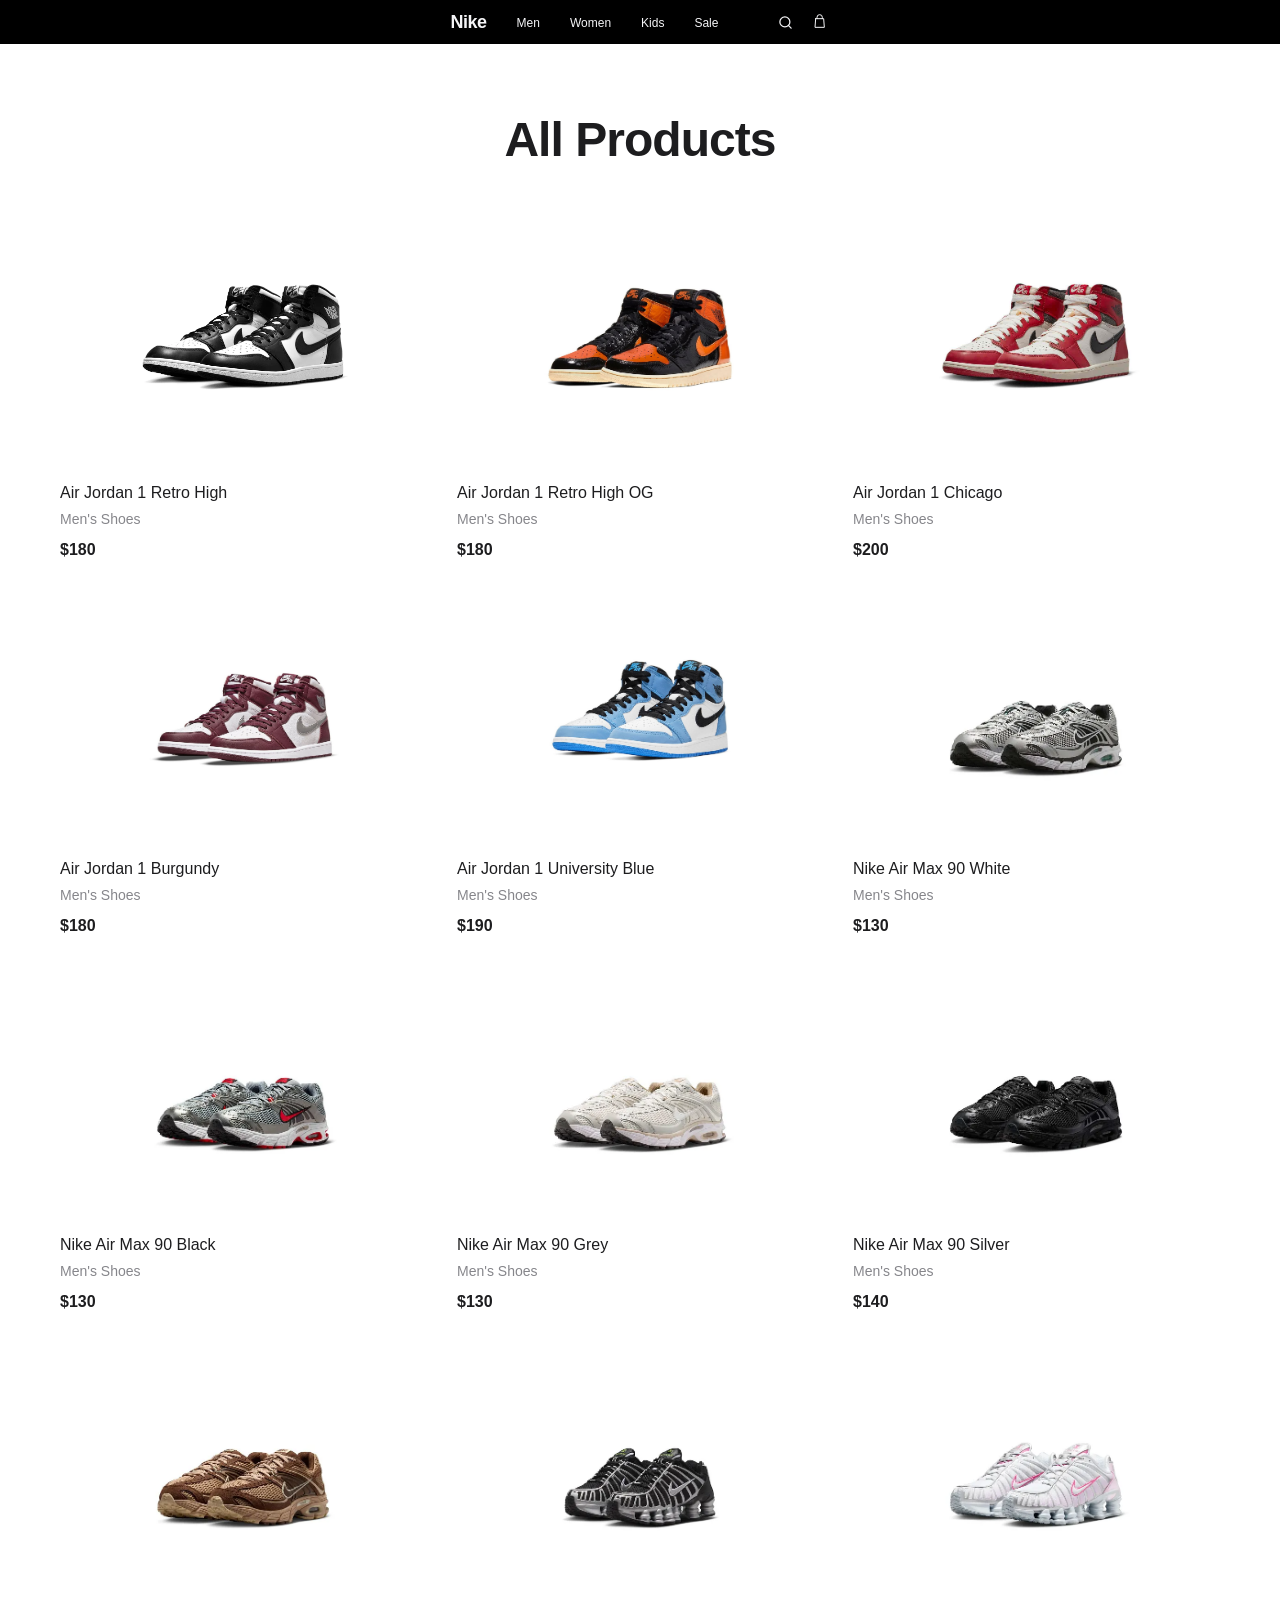
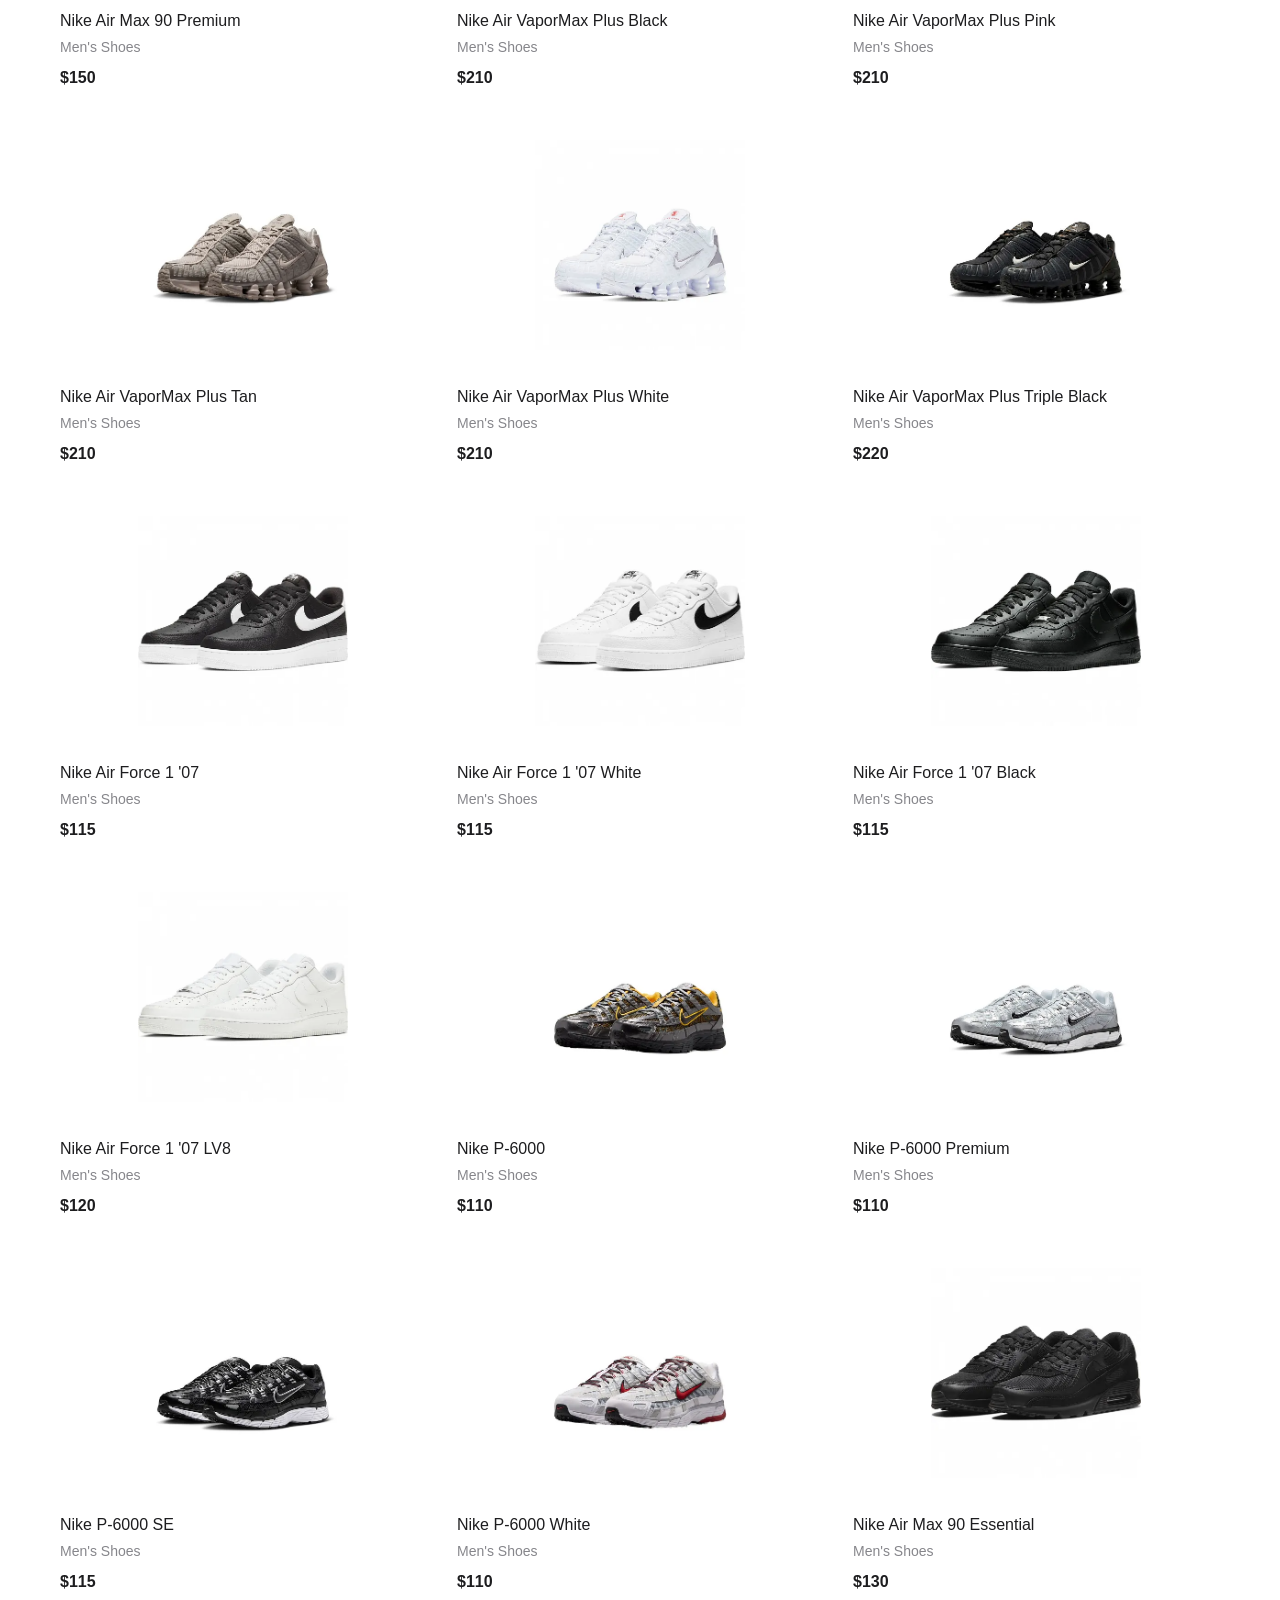
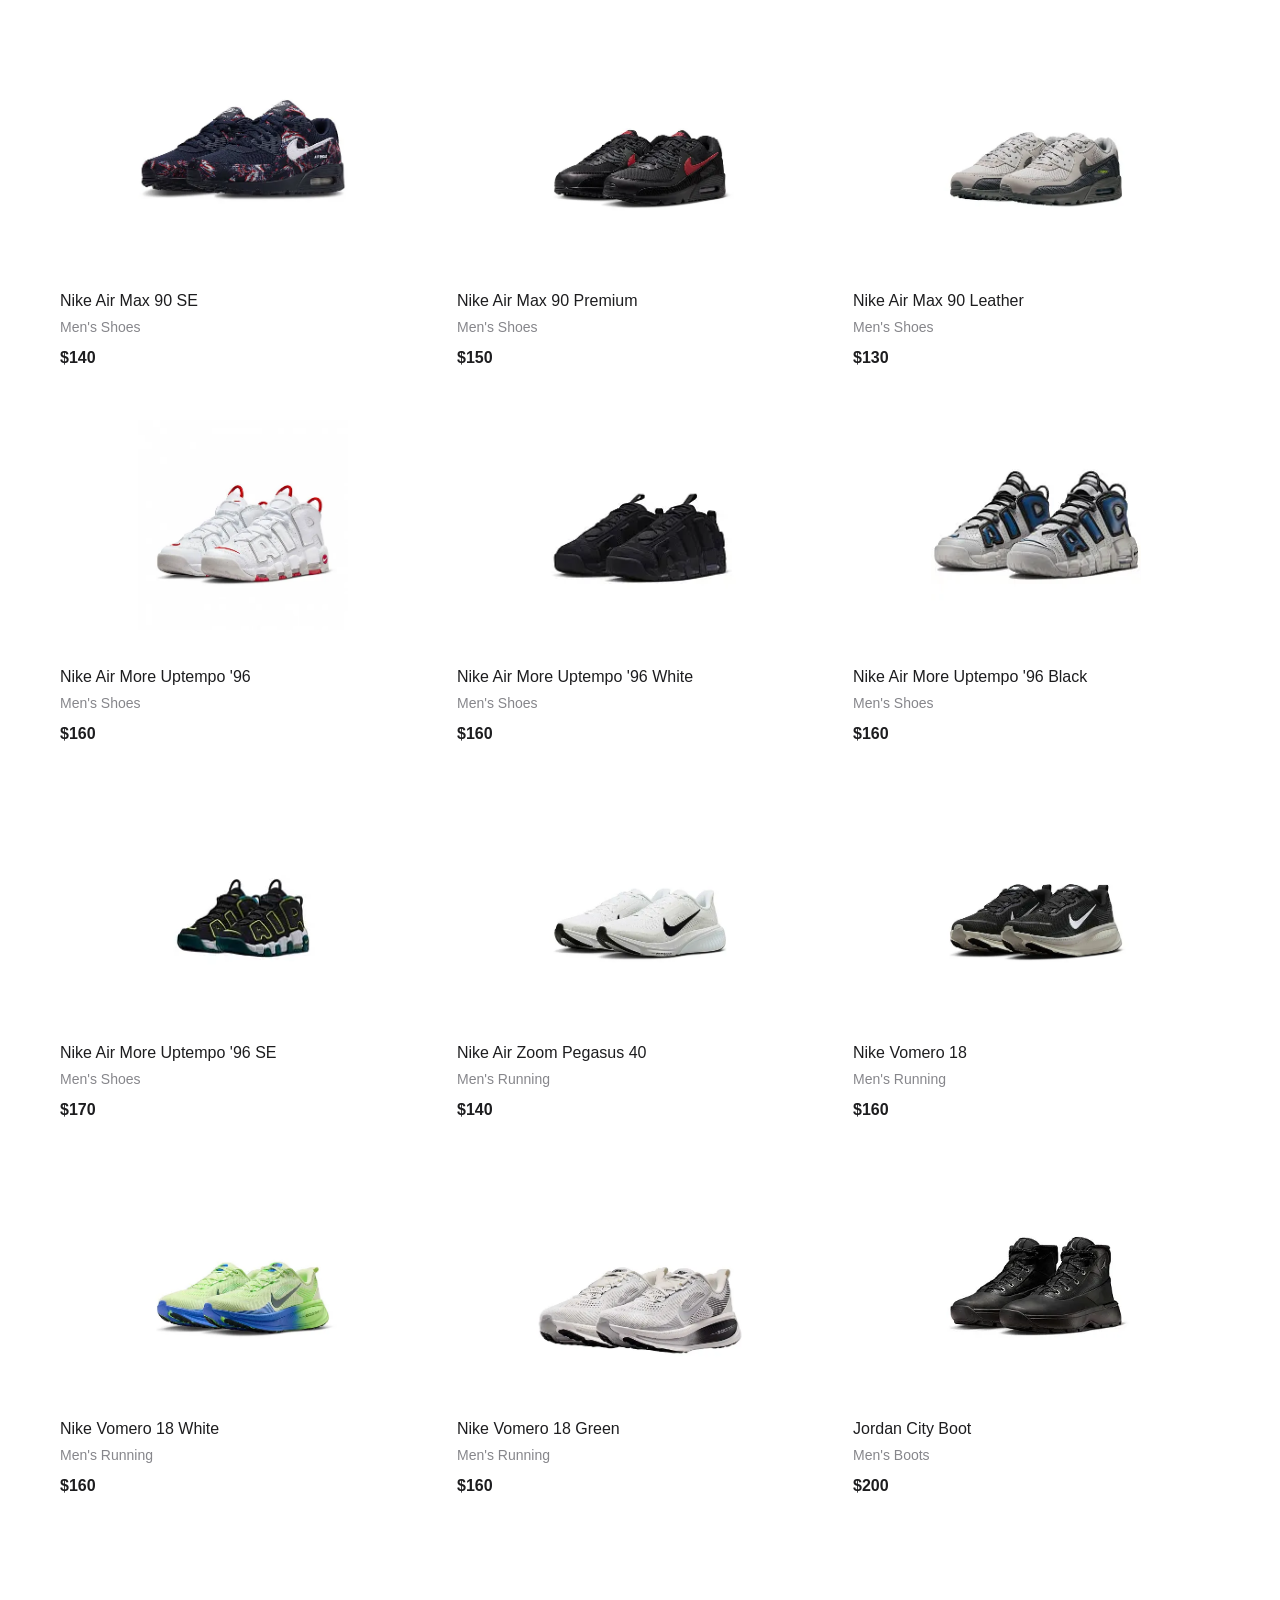
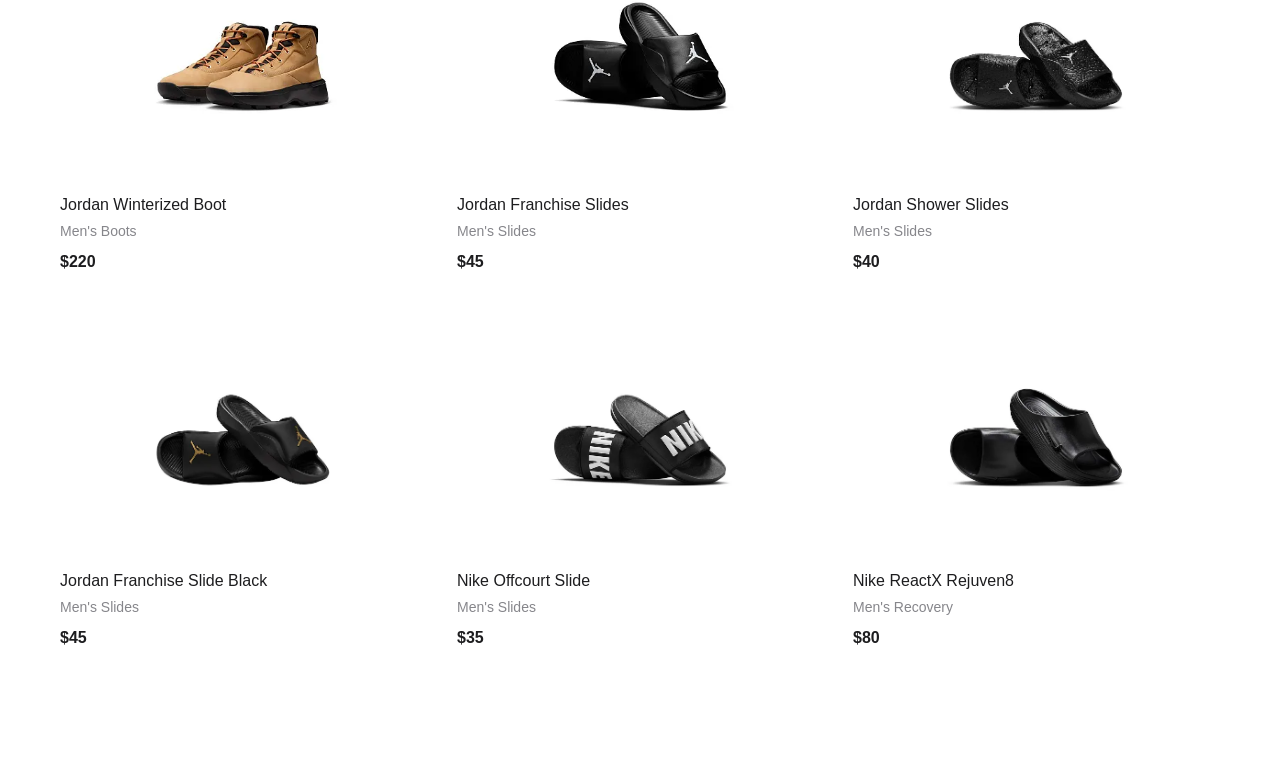
==== shop.html @ d354777a "Добавление каталога" ====
<!DOCTYPE html>
<html lang="ru">
<head>
    <meta charset="UTF-8">
    <meta name="viewport" content="width=device-width, initial-scale=1.0">
    <title>Shop - Nike</title>
    <link rel="stylesheet" href="css/style.css">
</head>
<body>

<!-- Навигация -->
    <header class="global-nav">
        <nav class="nav-content">
            <ul class="nav-links">
                <li><a href="index.html" class="nav-logo">Nike</a></li>
                
                <!-- Пункт с выпадающим меню -->
                <li class="nav-item-dropdown">
                    <a href="#">Men</a>
                    
                    <!-- Само мега-меню -->
                    <div class="mega-menu">
                        <div class="mega-menu-content">
                            
                            <!-- Колонка 1: Обувь -->
                            <div class="mega-column">
                                <h4>Footwear</h4>
                                <a href="#">Sneakers</a>
                                <a href="#">Boots</a>
                                <a href="#">Slippers</a>
                            </div>
                            
                            <!-- Колонка 2: Одежда -->
                            <div class="mega-column">
                                <h4>Apparel</h4>
                                <a href="#">T-Shirts</a>
                                <a href="#">Hoodies</a>
                                <a href="#">Jackets</a>
                                <a href="#">Shorts</a>
                                <a href="#">Pants</a>
                                <a href="#">Shirts</a>
                            </div>
                            
                            <!-- Колонка 3: Аксессуары -->
                            <div class="mega-column">
                                <h4>Accessories</h4>
                                <a href="#">Hats & Caps</a>
                                <a href="#">Bags</a>
                                <a href="#">Backpacks</a>
                                <a href="#">Socks</a>
                                <a href="#">Balls</a>
                                <a href="#">Water Bottles</a>
                                <a href="#">Training Gloves</a>
                            </div>

                        </div>
                    </div>
                </li>
                                <li class="nav-item-dropdown">
                    <a href="#">Women</a>
                    <!-- Меню (можешь поменять ссылки внутри) -->
                    <div class="mega-menu">
                        <div class="mega-menu-content">
                            <div class="mega-column">
                                <h4>Featured</h4>
                                <a href="#">New Releases</a>
                                <a href="#">Best Sellers</a>
                            </div>
                            <div class="mega-column">
                                <h4>Shoes</h4>
                                <a href="#">Air Max</a>
                                <a href="#">Air Jordan</a>
                            </div>
                            <div class="mega-column">
                                <h4>Clothing</h4>
                                <a href="#">Tops</a>
                                <a href="#">Leggings</a>
                            </div>
                        </div>
                    </div>
                </li>
                <li><a href="#">Kids</a></li>
                <li><a href="#">Sale</a></li>
            </ul>
            <div class="nav-actions">
                <a href="#" class="nav-icon" aria-label="Search">
                    <svg width="15" height="15" viewBox="0 0 24 24" fill="none" stroke="currentColor" stroke-width="2" stroke-linecap="round" stroke-linejoin="round"><circle cx="11" cy="11" r="8"></circle><line x1="21" y1="21" x2="16.65" y2="16.65"></line></svg>
                </a>
                <a href="#" class="nav-icon" aria-label="Cart">
                    <svg width="16" height="16" viewBox="0 0 24 24" fill="none" stroke="currentColor" stroke-width="1.5" stroke-linecap="round" stroke-linejoin="round"><path d="M6 7V5a4 4 0 0 1 8 0v2"></path><path d="M4 7h12l1 13H3L4 7z"></path></svg>
                </a>
            </div>
        </nav>
    </header>

    <!-- Основной контент страницы магазина -->
    <main>
        <!-- Блок категорий -->
        <section class="category-section">
            <h1 class="shop-title">All Products</h1>
            
            <!-- Сетка товаров (сюда JS будет вставлять карточки) -->
            <div class="product-grid" id="product-grid">
                <!-- Карточки сгенерируются скриптом -->
            </div>
        </section>
    </main>

    <script src="js/script.js" defer></script>
</body>
</html>
---- css/style.css ----
/* --- Сброс базовых стилей (чтобы браузеры не добавляли свои отступы) --- */
* {
    margin: 0;
    padding: 0;
    box-sizing: border-box;
}

/* --- Глобальные переменные (цвета и шрифты в одном месте) --- */
:root {
    --bg-light: #ffffff;
    --bg-dark: #000000;
    --text-main: #1d1d1f;
    --text-muted: #86868b;
    --accent-blue: #000000;
    --accent-blue-hover: #333333;
    --font-base: -apple-system, BlinkMacSystemFont, "Segoe UI", Roboto, Helvetica, Arial, sans-serif;
}

/* --- Базовые настройки страницы (шрифт, фон, сглаживание) --- */
body {
    font-family: var(--font-base);
    background-color: var(--bg-light);
    color: var(--text-main);
    -webkit-font-smoothing: antialiased; 
    -moz-osx-font-smoothing: grayscale;
    line-height: 1.5;
    min-height: 100vh;
    overflow-x: hidden;
}

/* --- Убираем стандартное подчеркивание у ссылок --- */
a {
    text-decoration: none;
    color: inherit;
}

/* --- Навигация: черная полоса, прилипающая к верху --- */
.global-nav {
    background-color: var(--bg-dark);
    height: 44px;
    position: sticky;
    top: 0;
    z-index: 100;
}

/* --- Контейнер внутри навигации (выравнивает элементы по краям) --- */
.nav-content {
    max-width: 1024px;
    margin: 0 auto;
    height: 100%;
    display: flex;
    justify-content: center;
    align-items: center;
    gap: 60px;
    padding: 0 20px;
}

/* --- Список ссылок в навигации (в ряд, с отступами) --- */
.nav-links {
    display: flex;
    list-style: none;
    gap: 30px;
    align-items: center;
}

/* --- Стили ссылок в навигации (цвет, размер) --- */
.nav-links a {
    color: #f5f5f7;
    font-size: 12px;
    transition: color 0.3s ease;
}

/* --- Эффект при наведении на ссылки (становятся белыми) --- */
.nav-links a:hover {
    color: #ffffff;
}

/* --- Логотип Nike (делаем его крупнее и жирнее) --- */
.nav-links .nav-logo {
    font-size: 18px;
    font-weight: 700;
    letter-spacing: -0.5px;
}

/* --- Блок с иконками поиска и корзины справа --- */
.nav-actions {
    display: flex;
    gap: 20px;
}

/* --- Стили для иконок в навигации --- */
.nav-icon {
    color: #f5f5f7; /* Светло-серый цвет */
    display: flex;
    align-items: center;
    justify-content: center;
    transition: color 0.3s ease;
}

/* Эффект при наведении на иконки */
.nav-icon:hover {
    color: #ffffff; /* Становятся белыми */
}

/* Убедимся, что внутри SVG не мешает лишний фон */
.nav-icon svg {
    display: block;
}

/* --- Главный экран (Hero): Разделенный на две части (Слева текст, справа фото) --- */
.hero {
    display: flex;
    flex-direction: row;
    justify-content: space-between;
    align-items: center;
    text-align: left;
    
    max-width: 1200px;
    margin: 0 auto;
    padding: 30px 20px;
    background-color: transparent;
    gap: 40px;
    min-height: 600px;
}

.first-product {
    padding-top: 30px;
    padding-bottom: 0px;
}

/* Сдвигает текст второй модели вниз */
.hero-text-down {
    margin-top: 150px; 
}

/* --- Текстовая часть (слева) --- */
.hero-text {
    flex: 1;
    max-width: 500px;
    margin-bottom: 0px;
}

.hero-title {
    font-size: 64px;
    font-weight: 600;
    letter-spacing: -0.02em;
    margin-bottom: 8px;
    color: var(--text-main);
}

.hero-subtitle {
    font-size: 28px;
    font-weight: 400;
    color: var(--text-muted);
    margin-bottom: 30px;
}

/* --- Кнопки --- */
.hero-buttons {
    display: flex;
    gap: 16px;
}

.hero-buttons a {
    display: inline-block;
    padding: 12px 24px;
    border-radius: 980px;
    font-size: 17px;
    transition: all 0.3s ease;
}

.hero-buttons a:hover {
    transform: scale(1.05); 
}

.btn-primary {
    background-color: var(--accent-blue);
    color: #ffffff;
}

.btn-primary:hover {
    background-color: var(--accent-blue-hover);
}

.btn-outline {
    background-color: transparent;
    color: var(--accent-blue);
    border: 1px solid var(--accent-blue);
}

.btn-outline:hover {
    background-color: var(--accent-blue);
    color: #ffffff;
}

/* --- Контейнер для картинки (справа) --- */
.hero-image-wrapper {
    flex: 1;
    display: flex;
    justify-content: flex-end;
}

/* Контейнер слайдера */
.image-slider {
    position: relative;
    width: 100%;
    max-width: 600px;
    height: 500px;
}

/* Общие стили для всех картинок в слайдере */
.slide, .slide2, .slide3 {
    position: absolute;
    top: 0;
    left: 0;
    width: 100%;
    height: 100%;
    object-fit: contain;
    
    /* По умолчанию все картинки прозрачные и чуть уменьшены */
    opacity: 0;
    transform: scale(0.95);
    transition: opacity 1s ease-in-out, transform 1s ease-in-out;
}

/* Класс, который делает картинку видимой */
.slide.active, .slide2.active, .slide3.active {
    opacity: 1;
    transform: scale(1);
}

.hero-image-wrapper img {
    width: 100%;
    max-width: 600px;
    height: auto;
    display: block;
    margin: 0;
}

/* --- Анимация плавного появления (используется в JS) --- */

/* Начальное состояние: элемент прозрачный и сдвинут вниз на 30px */
.reveal {
    opacity: 0;
    transform: translateY(50px) scale(0.95);
    transition: opacity 2s ease-out, transform 2s cubic-bezier(0.25, 1, 0.5, 1);
}

/* Конечное состояние (когда JS добавил класс): элемент виден и на месте */
.reveal.active {
    opacity: 1;
    transform: translateY(0) scale(1);
}

/* --- Bento-сетка (одна картинка + текст поверх) --- */
.bento-grid {
    position: relative;
    width: 100%;
    max-width: 1440px;
    margin: 0 auto;
    padding: 12px;
    overflow: hidden;
}

/* Настройка самой картинки-фона */
.bento-bg-image {
    width: 100%;
    height: auto;
    display: block;
    border-radius: 16px;
}

/* Контейнер для текста (накладывается поверх картинки) */
.bento-overlay {
    position: absolute;
    top: 0;
    left: 0;
    width: 100%;
    height: 100%;
    display: flex;
    justify-content: center;
    align-items: flex-end; 
    padding-bottom: 60px;
}

/* Стили для блока с текстом */
.bento-text-block {
    text-align: center;
    color: #ffffff;
    text-shadow: 0 2px 10px rgba(0, 0, 0, 0.5);
    width: 100%; 
}

.bento-text-block h2 {
    font-size: 40px;
    font-weight: 600;
    letter-spacing: -0.02em;
    margin-bottom: 8px;
}

.bento-text-block p {
    font-size: 18px;
    margin-bottom: 24px;
    color: #f5f5f7;
}

/* --- Красивая кнопка внутри баннера --- */
.bento-text-block .btn-primary {
    background-color: var(--accent-blue);
    color: #ffffff;
    padding: 12px 24px;
    border-radius: 980px;
    font-size: 17px;
    display: inline-block;
    transition: background 0.3s ease;
    text-decoration: none; 
}

.bento-text-block .btn-primary:hover {
    background-color: var(--accent-blue-hover);
}

/* --- Индикатор прокрутки (Discover the Icons) --- */
.scroll-prompt {
    display: flex;
    flex-direction: column;
    align-items: center;
    justify-content: center;
    padding: 200px 20px 20px 20px;
    background-color: transparent;
}

.scroll-prompt h3 {
    font-size: 20px;
    font-weight: 500;
    letter-spacing: -0.01em;
    color: var(--text-muted);
    margin-bottom: 12px;
}

.arrow-down {
    color: var(--text-muted);
    /* Анимация прыгающей стрелки */
    animation: bounce 2s infinite;
}

/* Ключевые кадры для прыжка */
@keyframes bounce {
    0%, 20%, 50%, 80%, 100% {
        transform: translateY(0);
    }
    40% {
        transform: translateY(-10px);
    }
    60% {
        transform: translateY(-5px);
    }
}

/* --- Заголовки разделов (Sneakers / Apparel) --- */
.section-title {
    max-width: 1200px;
    margin: 0 auto;
    padding: 0 20px;
    text-align: left;
    margin-bottom: 20px;
}

.section-title h2 {
    font-size: 48px;
    font-weight: 600;
    letter-spacing: -0.02em;
    color: var(--text-main);
    margin-bottom: 8px;
}

.section-title p {
    font-size: 20px;
    color: var(--text-muted);
}

/* --- Блок категорий --- */
.category-section {
    background-color: #ffffff;
    padding: 60px 20px;
}

.category-container {
    max-width: 1024px; /* Ограничиваем ширину, как у навигации */
    margin: 0 auto;
    display: flex;
    justify-content: space-between; /* Распределяем 3 карточки по ширине */
    gap: 20px; /* Расстояние между карточками */
}

.category-card {
    flex: 1; /* Карточки занимают одинаковое место */
    display: flex;
    flex-direction: column;
    align-items: center;
    text-align: center;
    text-decoration: none;
    color: var(--text-main);
    transition: transform 0.3s ease;
}

.category-card:hover {
    transform: translateY(-5px); /* Карточка чуть подпрыгивает при наведении */
}

/* Контейнер для картинки */
.category-image-wrapper {
    width: 100%;
    height: 200px; /* Фиксированная высота для всех картинок */
    background-color: #ffffff; /* Светло-серый фон (как у Apple) */
    border-radius: 18px; /* Скругленные углы */
    display: flex;
    justify-content: center;
    align-items: center;
    overflow: hidden;
    margin-bottom: 15px;
    transition: background-color 0.3s ease;
}

/* Сама картинка внутри */
.category-image-wrapper img {
    width: 80%; /* Картинка не на весь блок, чтобы было видно фон */
    height: 80%;
    object-fit: contain; /* Картинка не обрезается */
    transition: transform 0.4s ease;
}

/* При наведении на карточку картинка внутри чуть увеличивается */
.category-card:hover .category-image-wrapper img {
    transform: scale(1.1);
}

/* Текст категории */
.category-card h3 {
    font-size: 18px;
    font-weight: 500;
    letter-spacing: -0.01em;
}

/* --- Заголовок страницы магазина --- */
.shop-title {
    text-align: center;
    font-size: 48px;
    font-weight: 600;
    letter-spacing: -0.02em;
    margin-bottom: 40px;
    color: var(--text-main);
}

.nav-item-dropdown {
    position: static; /* Важно для полноэкранного меню */
}

/* Само окно меню */
.mega-menu {
    position: absolute;
    top: 44px; /* Высота нашей навигации */
    left: 0;
    width: 100%;
    background-color: #ffffff; /* Белый фон */
    box-shadow: 0 10px 20px rgba(0,0,0,0.1);
    
    /* Скрываем его по умолчанию */
    opacity: 0;
    visibility: hidden;
    transform: translateY(-10px);
    transition: all 0.3s ease;
    z-index: 99;
}

/* ПОКАЗЫВАЕМ меню при наведении на .nav-item-dropdown */
.nav-item-dropdown:hover .mega-menu {
    opacity: 1;
    visibility: visible;
    transform: translateY(0);
}

/* Внутренняя сетка меню (чтобы колонки стояли в ряд) */
.mega-menu-content {
    max-width: 1024px; /* Ограничиваем ширину контента */
    margin: 0 auto;
    padding: 40px 20px;
    display: flex;
    gap: 60px; /* Расстояние между колонками */
}

/* Стили колонок */
.mega-column {
    display: flex;
    flex-direction: column;
    gap: 12px;
}

.mega-column h4 {
    font-size: 14px;
    font-weight: 600;
    color: var(--text-main);
    margin-bottom: 8px;
}

.mega-column a {
    font-size: 14px;
    color: var(--text-muted);
    transition: color 0.2s ease;
}

.mega-column a:hover {
    color: var(--accent-blue); /* Синий цвет при наведении на ссылку */
}

/* --- Сетка товаров (Product Grid) --- */
.product-grid {
    display: grid;
    /* Автоматически создает колонки. На ПК будет 4 колонки, на телефоне — 1 или 2 */
    grid-template-columns: repeat(auto-fill, minmax(280px, 1fr));
    gap: 30px;
    max-width: 1200px;
    margin: 0 auto;
    padding: 0 20px 60px 20px;
}

/* Карточка товара */
.product-card {
    display: flex;
    flex-direction: column;
    text-decoration: none;
    color: var(--text-main);
    will-change: transform, opacity;
    
    /* Начальное состояние для анимации появления */
    opacity: 0;
    transform: translateY(40px) scale(0.98);
    
    /* Вот здесь задаем скорость появления (1.5 секунды) */
    transition: opacity 3s cubic-bezier(0.25, 1, 0.5, 1), 
                transform 3s cubic-bezier(0.25, 1, 0.5, 1);
}

/* Конечное состояние (когда JS добавляет класс active) */
.product-card.active {
    opacity: 1;
    transform: translateY(0) scale(1);
}

/* Эффект при наведении (оставляем как было) */
.product-card:hover {
    transform: translateY(-5px) scale(1.02); /* Чуть увеличивается при наведении */
    transition: transform 0.3s ease; /* При наведении работает быстрее */
}

/* Контейнер для картинки */
.product-image {
    width: 100%;
    height: 250px; /* Фиксированная высота */
    background-color: #ffffff; /* Светло-серый фон, как в каталоге Nike */
    border-radius: 12px;
    display: flex;
    justify-content: center;
    align-items: center;
    overflow: hidden;
    margin-bottom: 15px;
    padding: 20px; /* Отступы, чтобы кроссовок не прилипал к краям */
}

.product-image img {
    width: 100%;
    height: 100%;
    object-fit: contain; /* Картинка не обрезается */
    transition: transform 0.4s ease;
}

/* Увеличение картинки при наведении */
.product-card:hover .product-image img {
    transform: scale(1.08);
}

/* Текст под картинкой */
.product-title {
    font-size: 16px;
    font-weight: 500;
    margin-bottom: 4px;
}

.product-category {
    font-size: 14px;
    color: var(--text-muted);
    margin-bottom: 8px;
}

.product-price {
    font-size: 16px;
    font-weight: 600;
}

/* --- Адаптивность для мобильных --- */
@media (max-width: 768px) {
    .bento-text-block h2 { font-size: 28px; }
    .bento-text-block p { font-size: 16px; }
    
    .hero {
        flex-direction: column;
        text-align: center;
        padding: 40px 20px;
    }
    
    .hero-text {
        max-width: 100%;
        margin-bottom: 40px;
    }

    .hero-buttons {
        justify-content: center;
    }

    .hero-title {
        font-size: 48px;
    }
    
    .hero-image-wrapper {
        justify-content: center;
        margin-top: 0;
    }
}
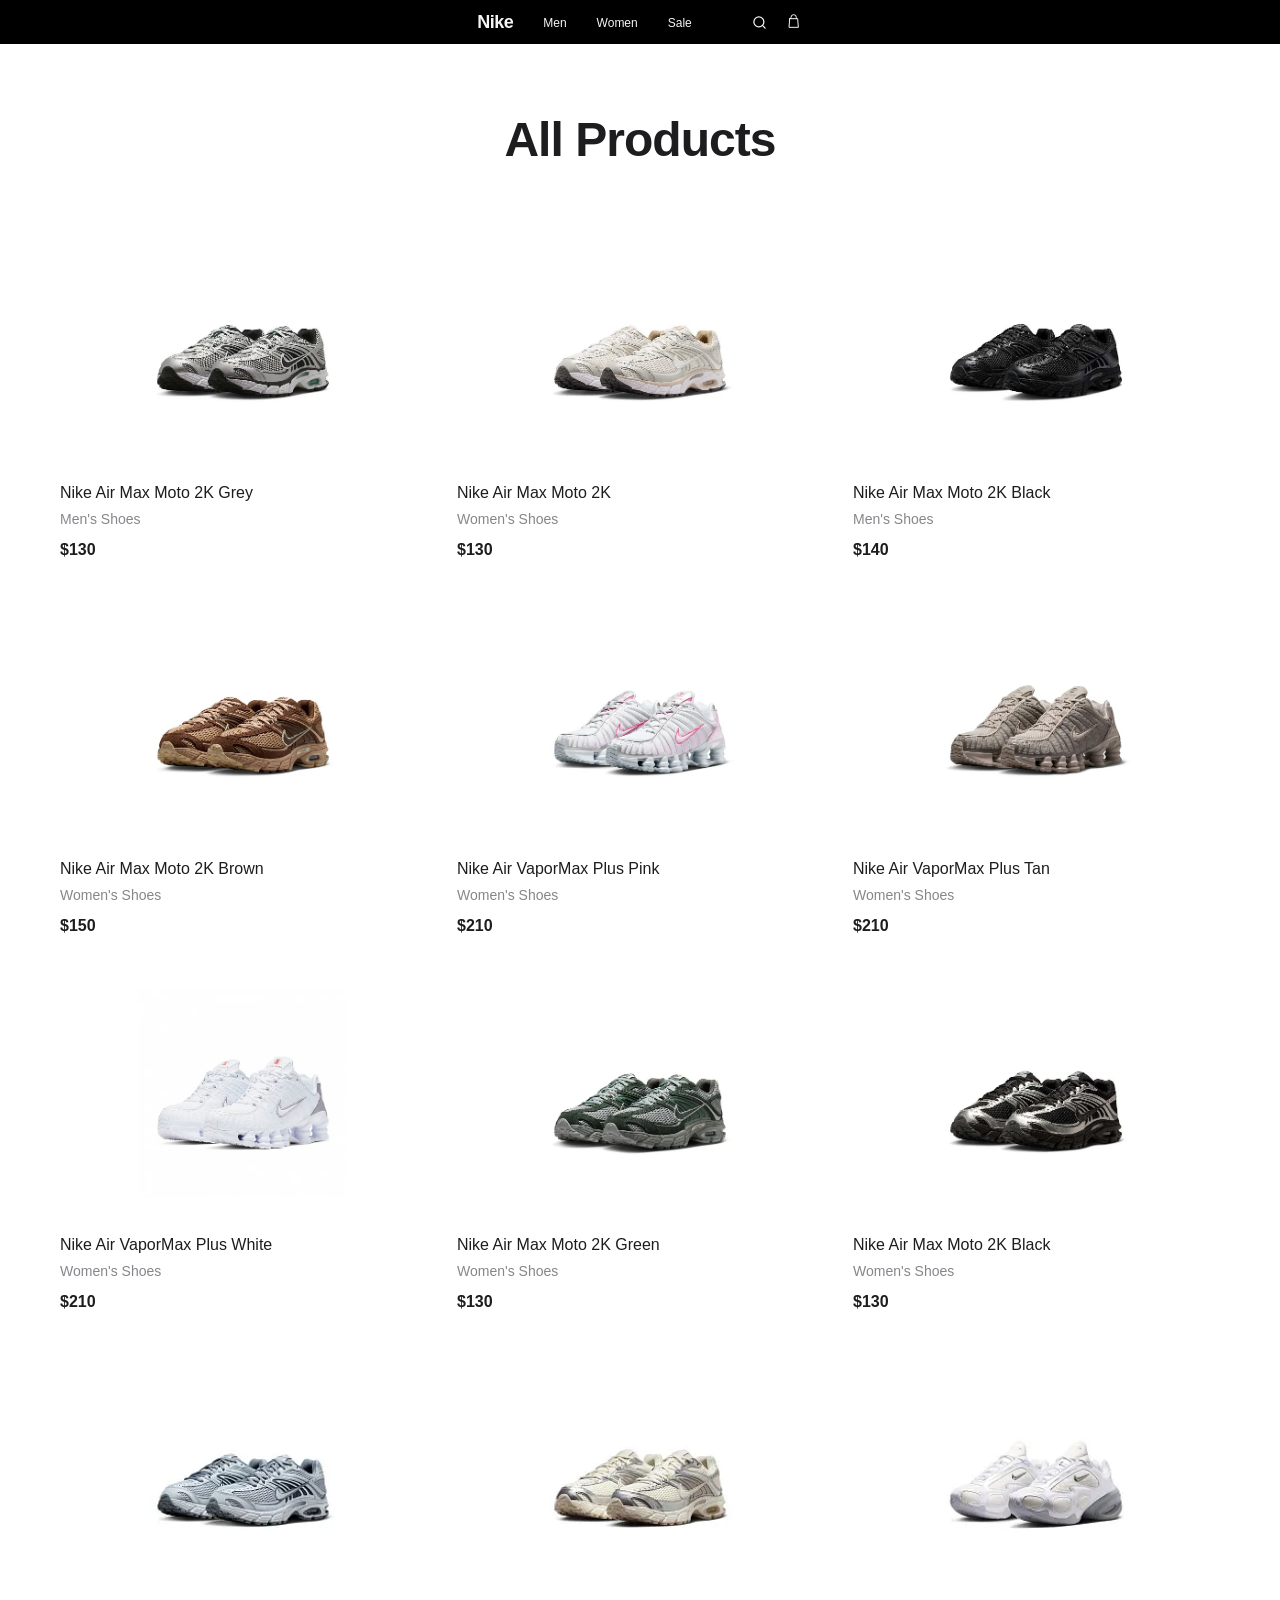
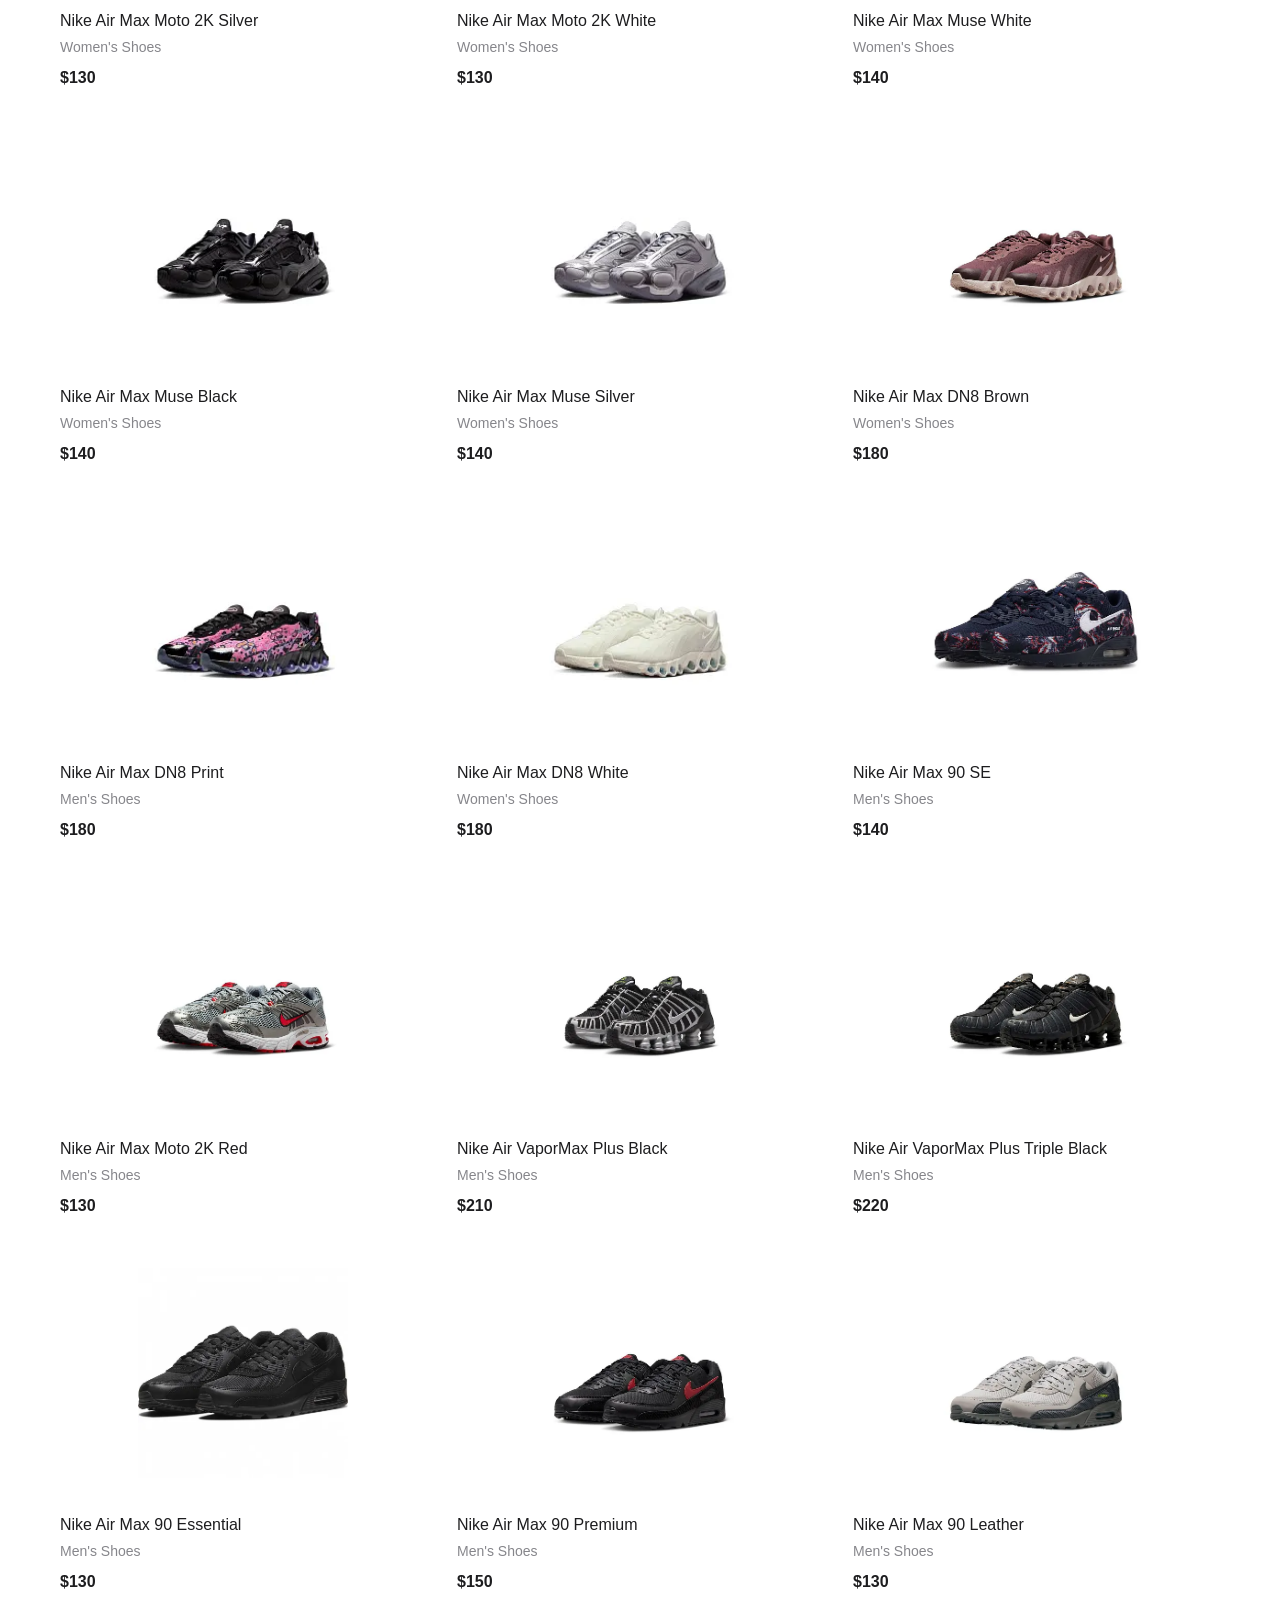
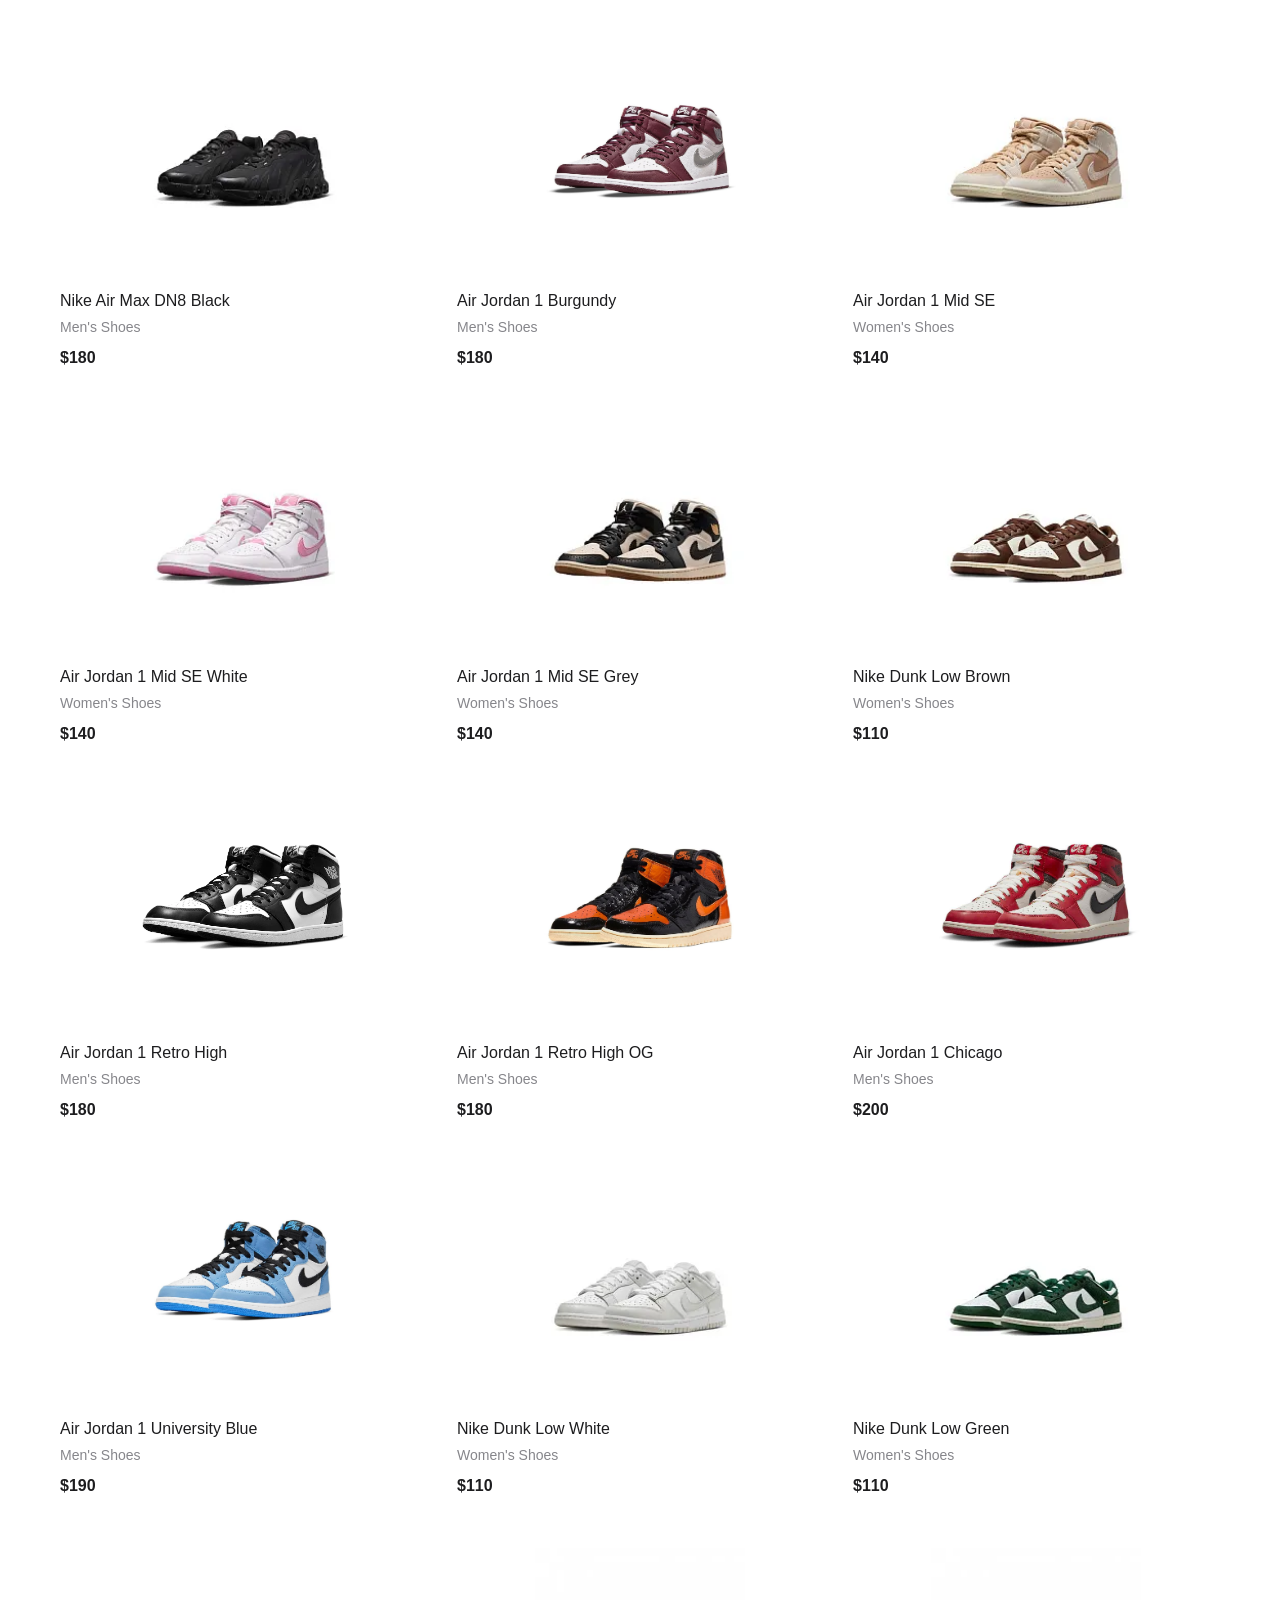
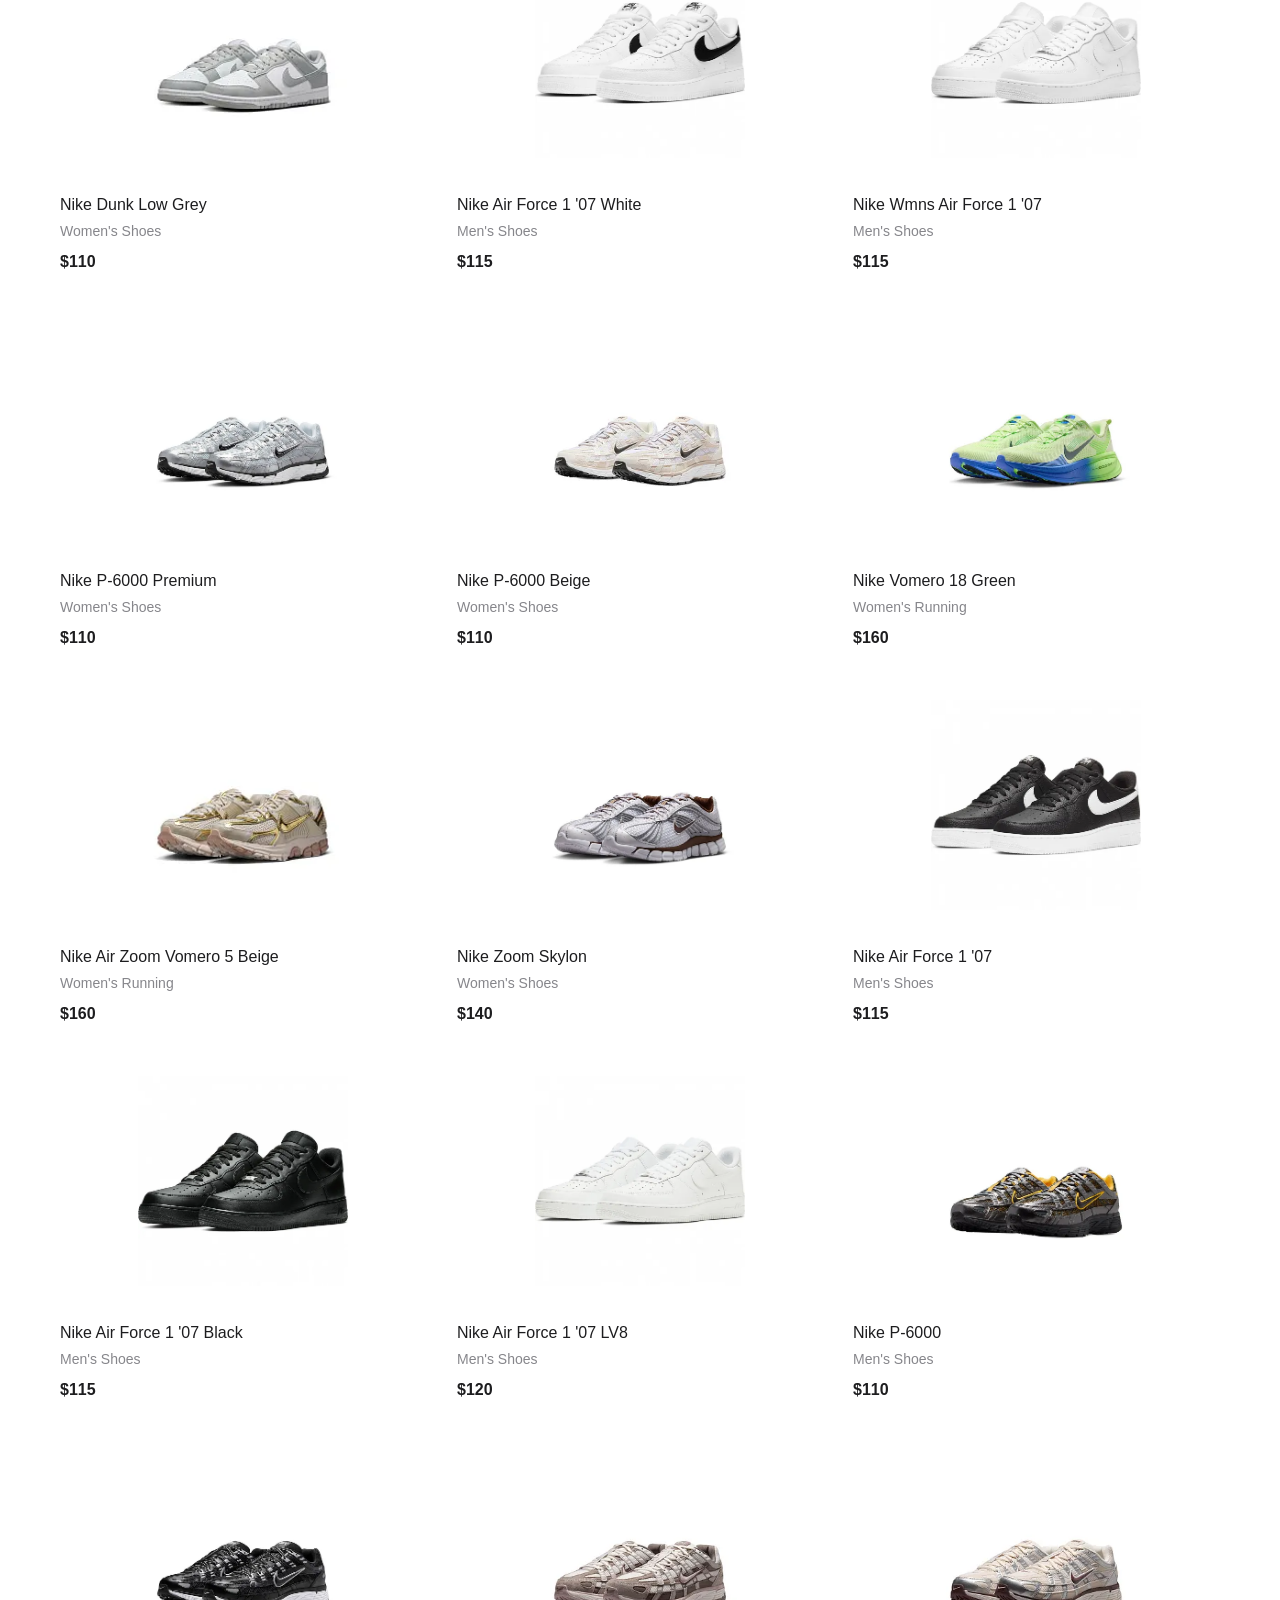
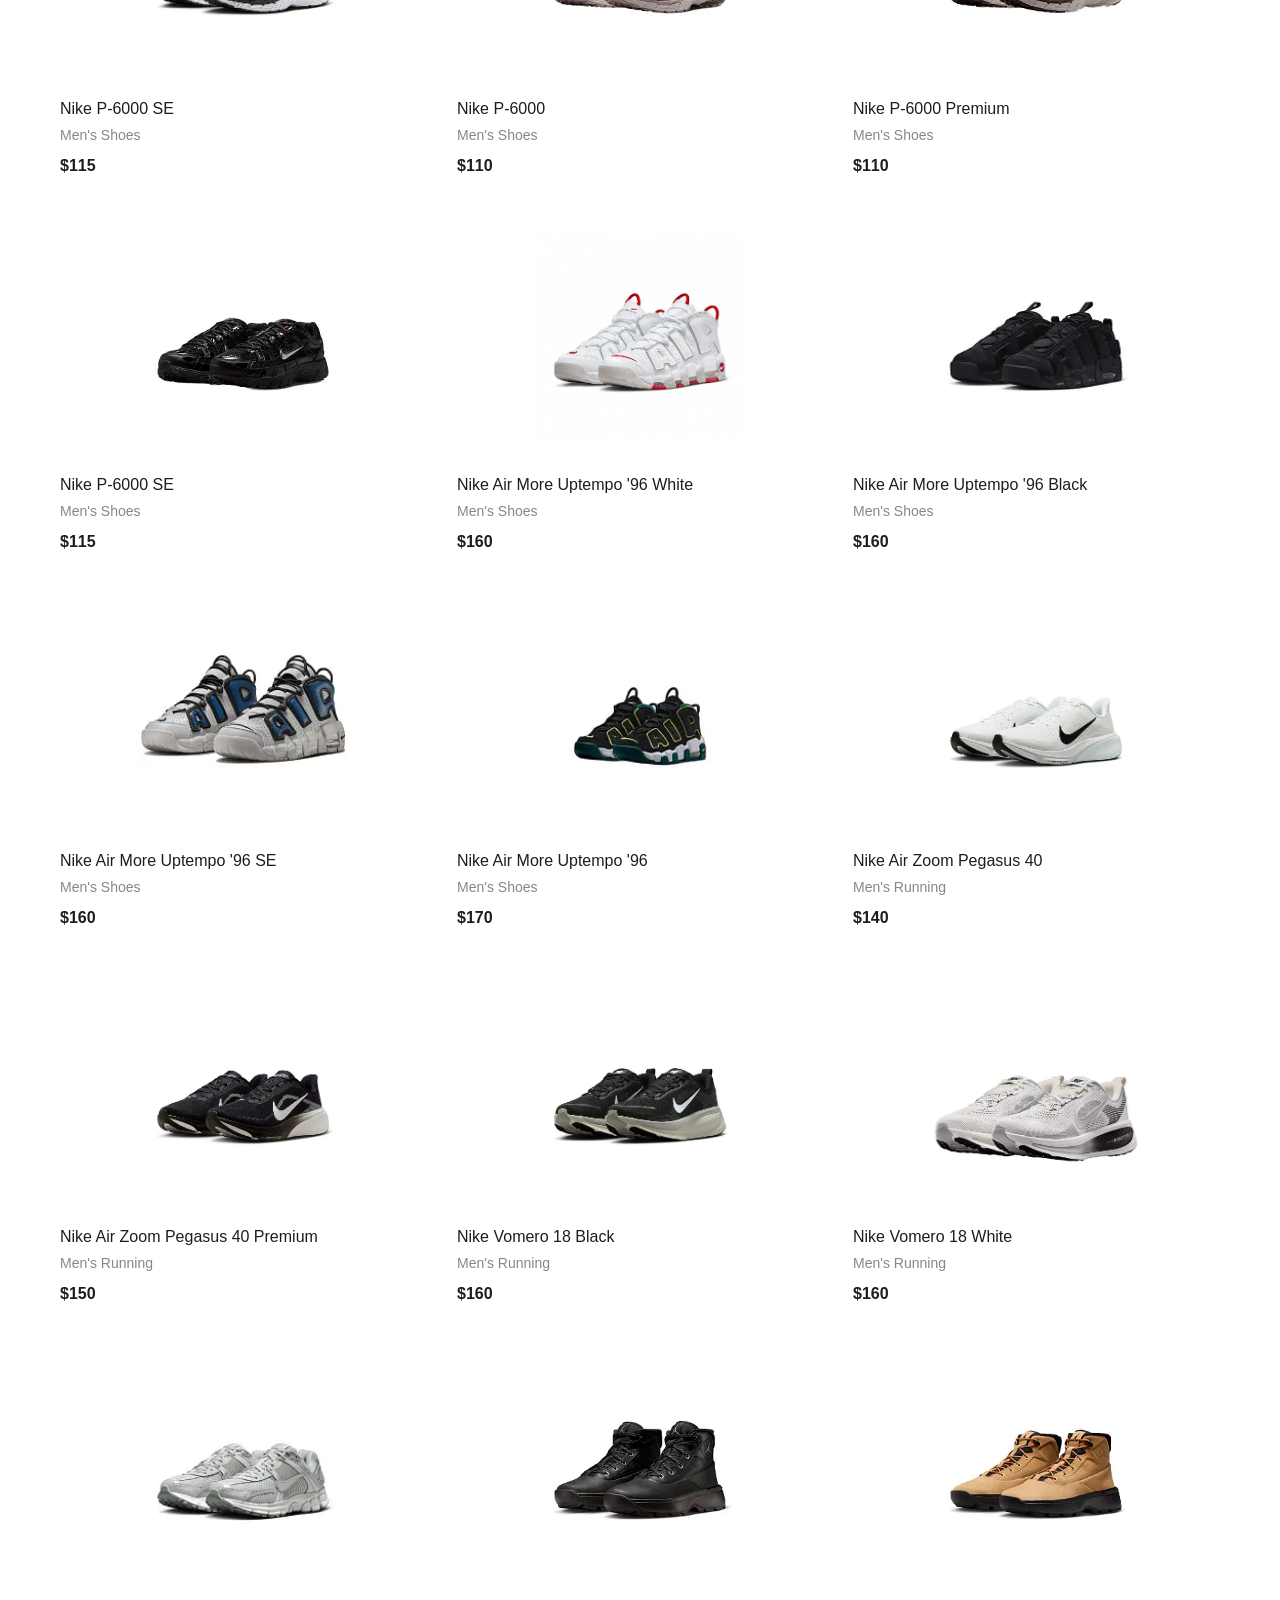
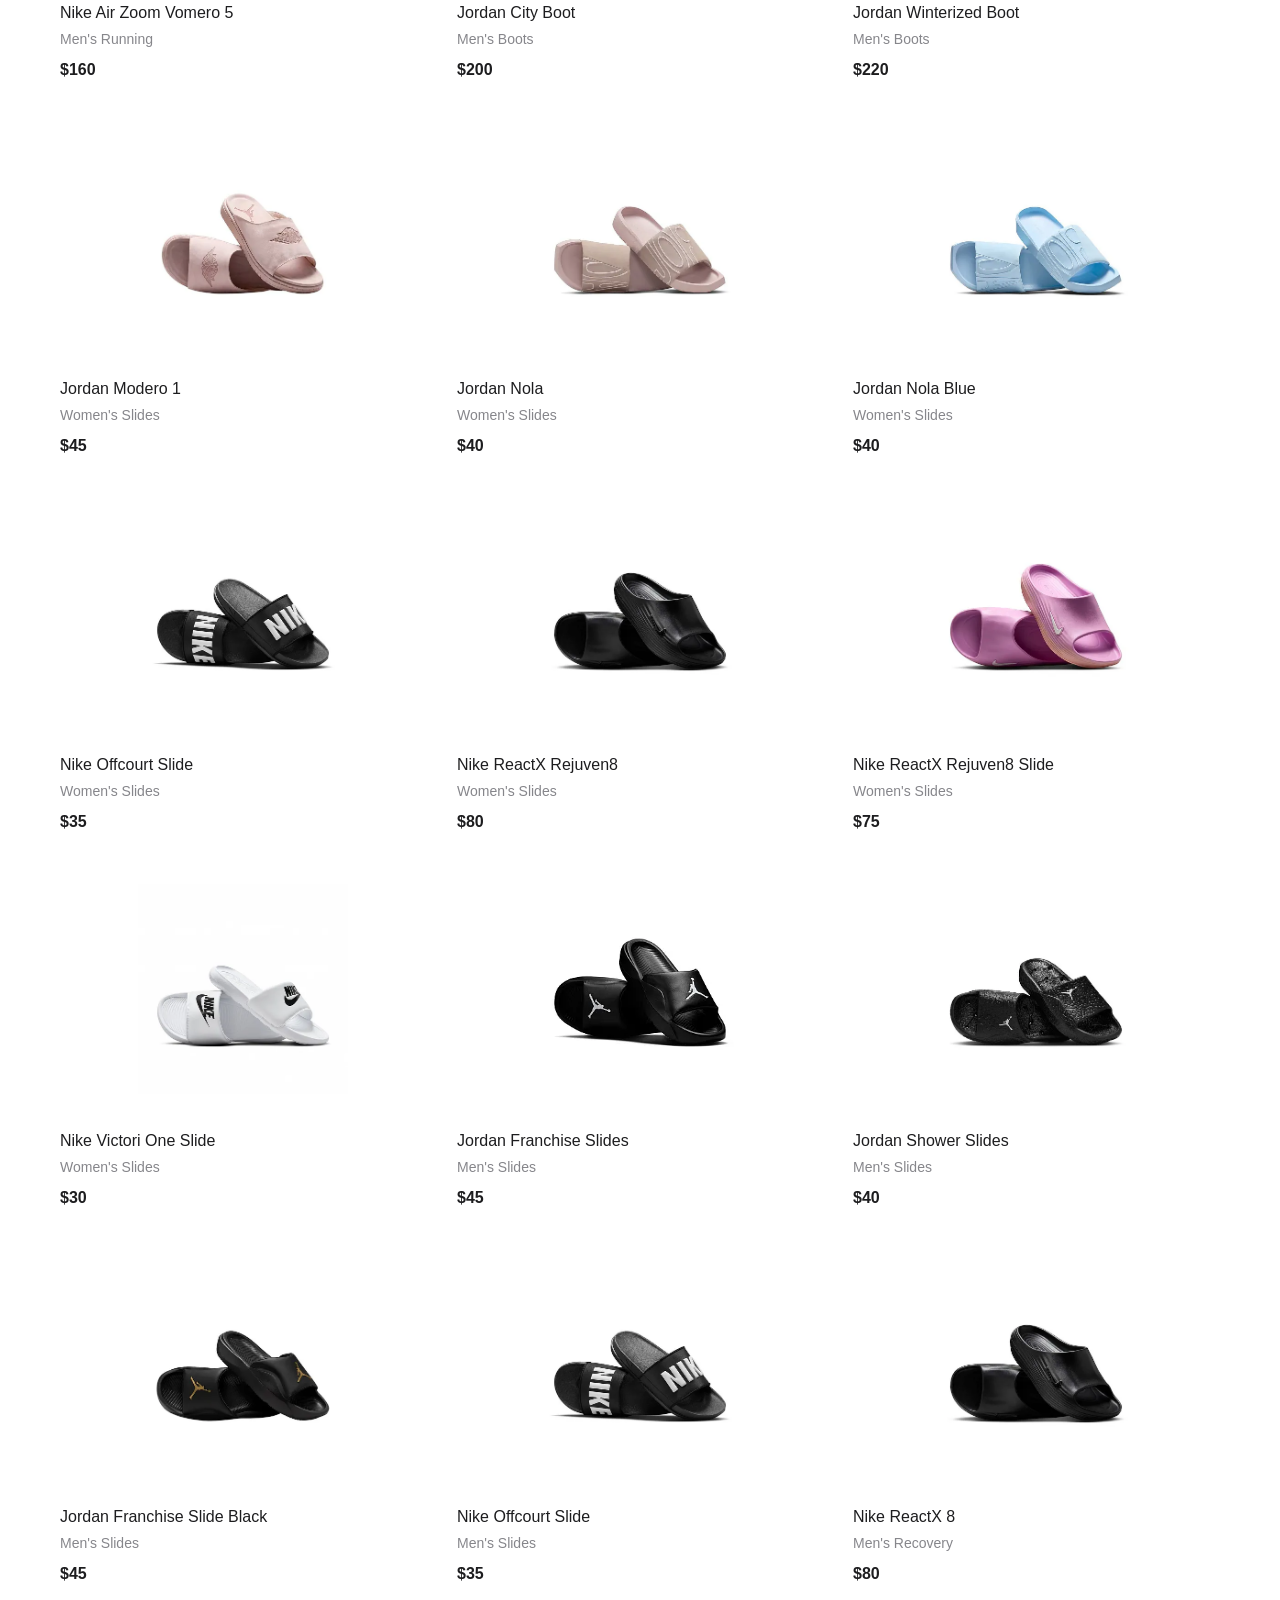
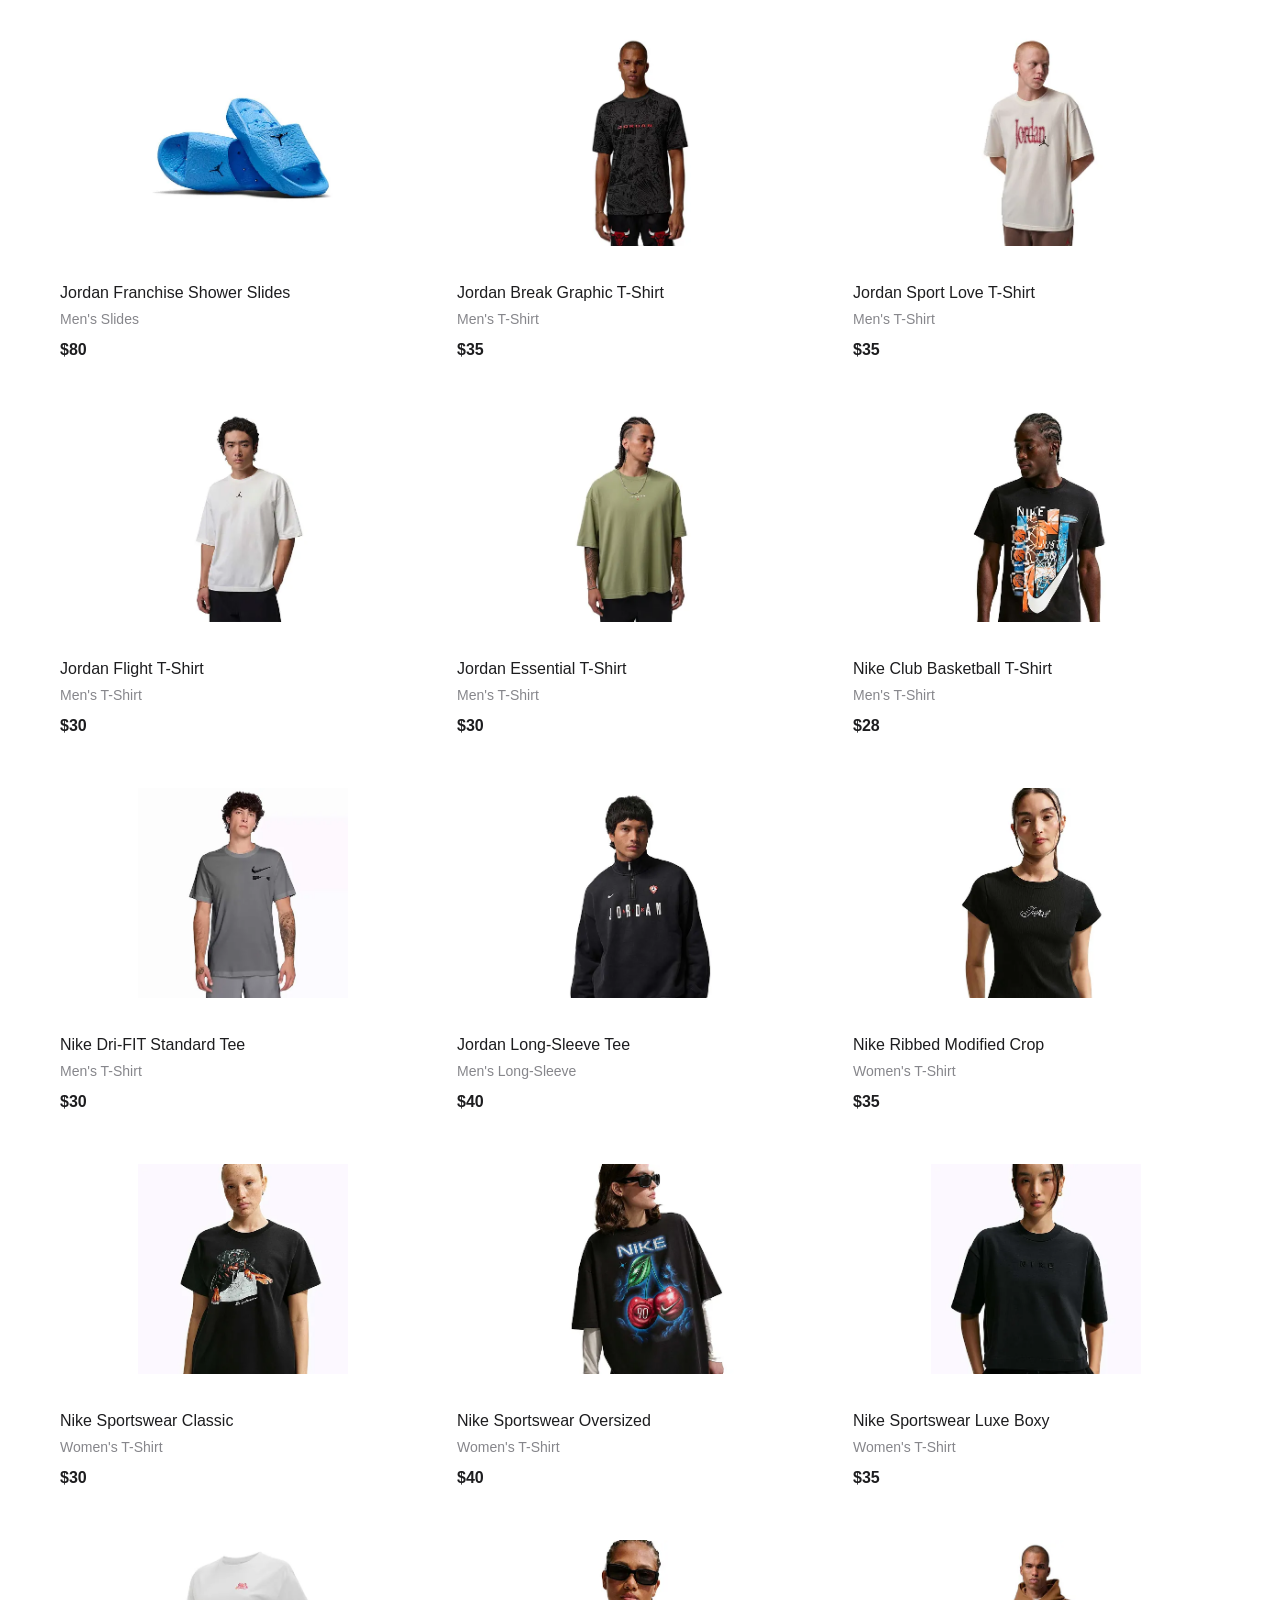
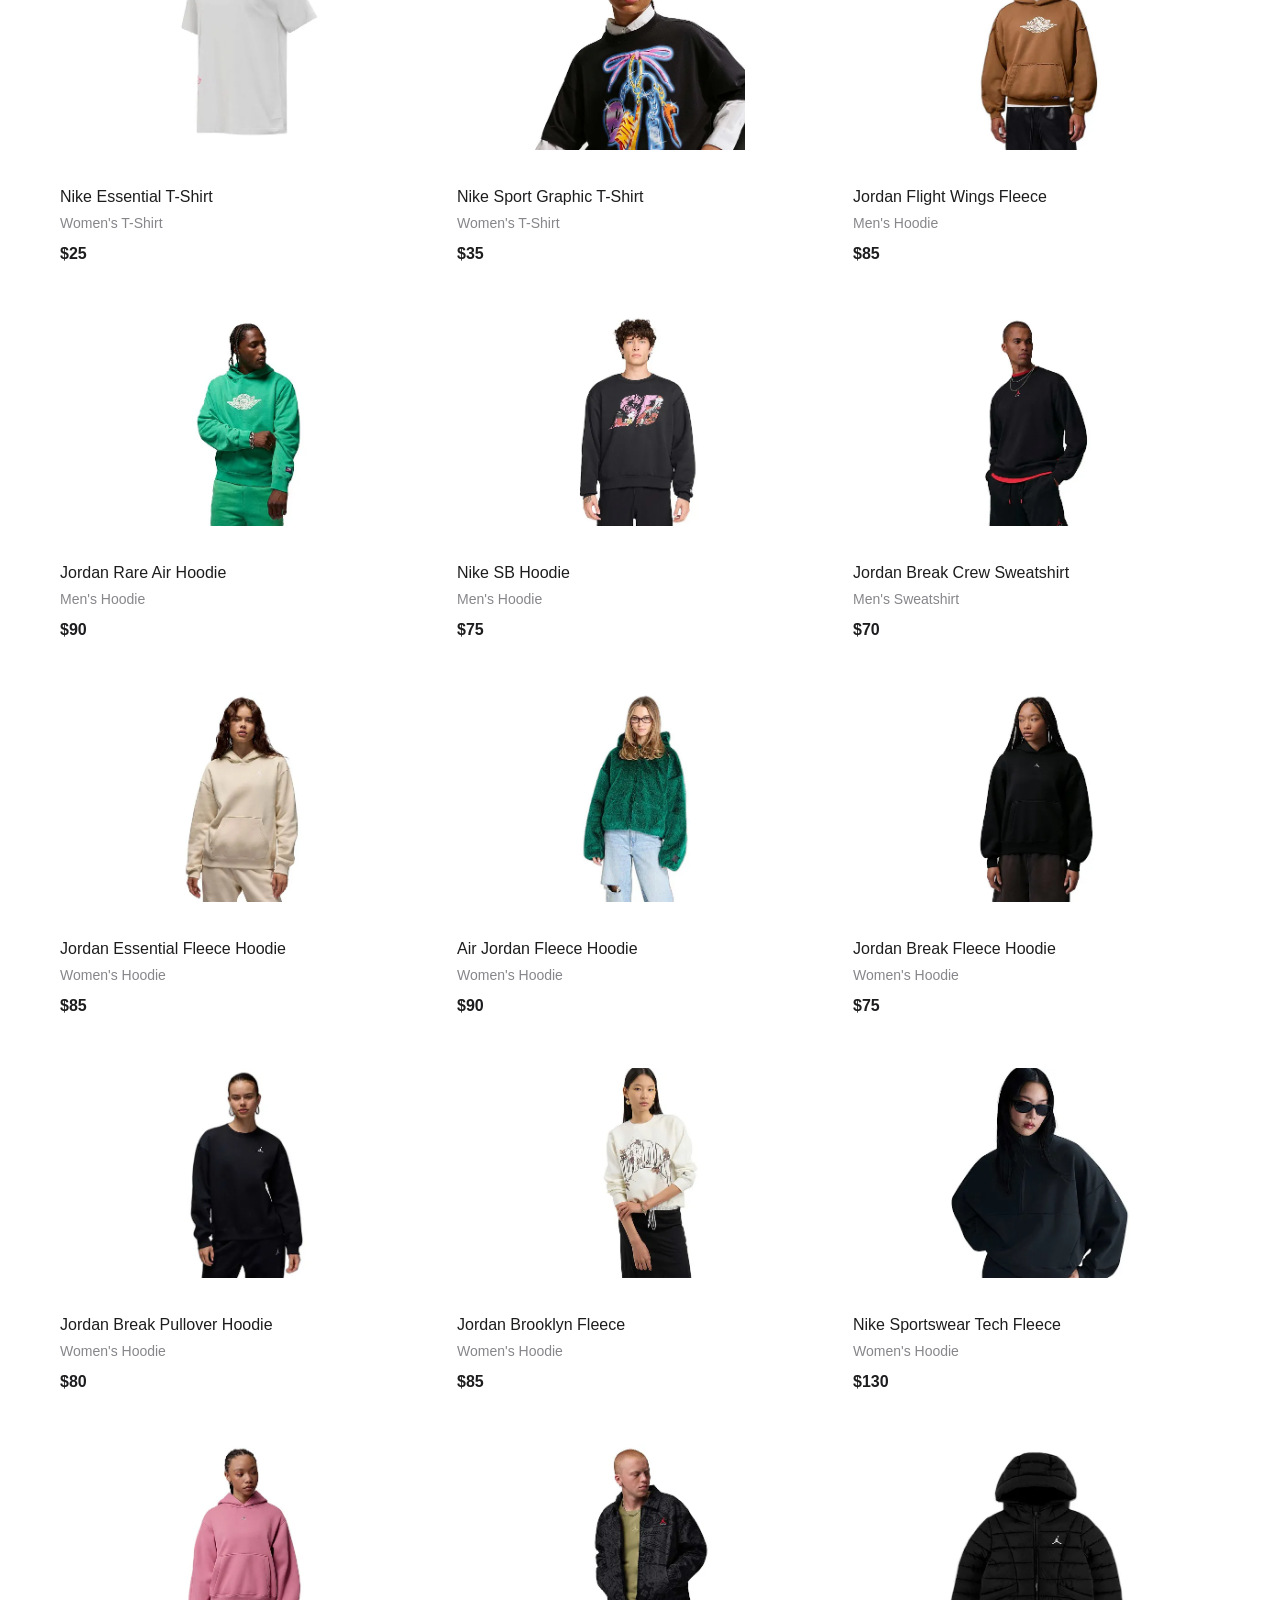
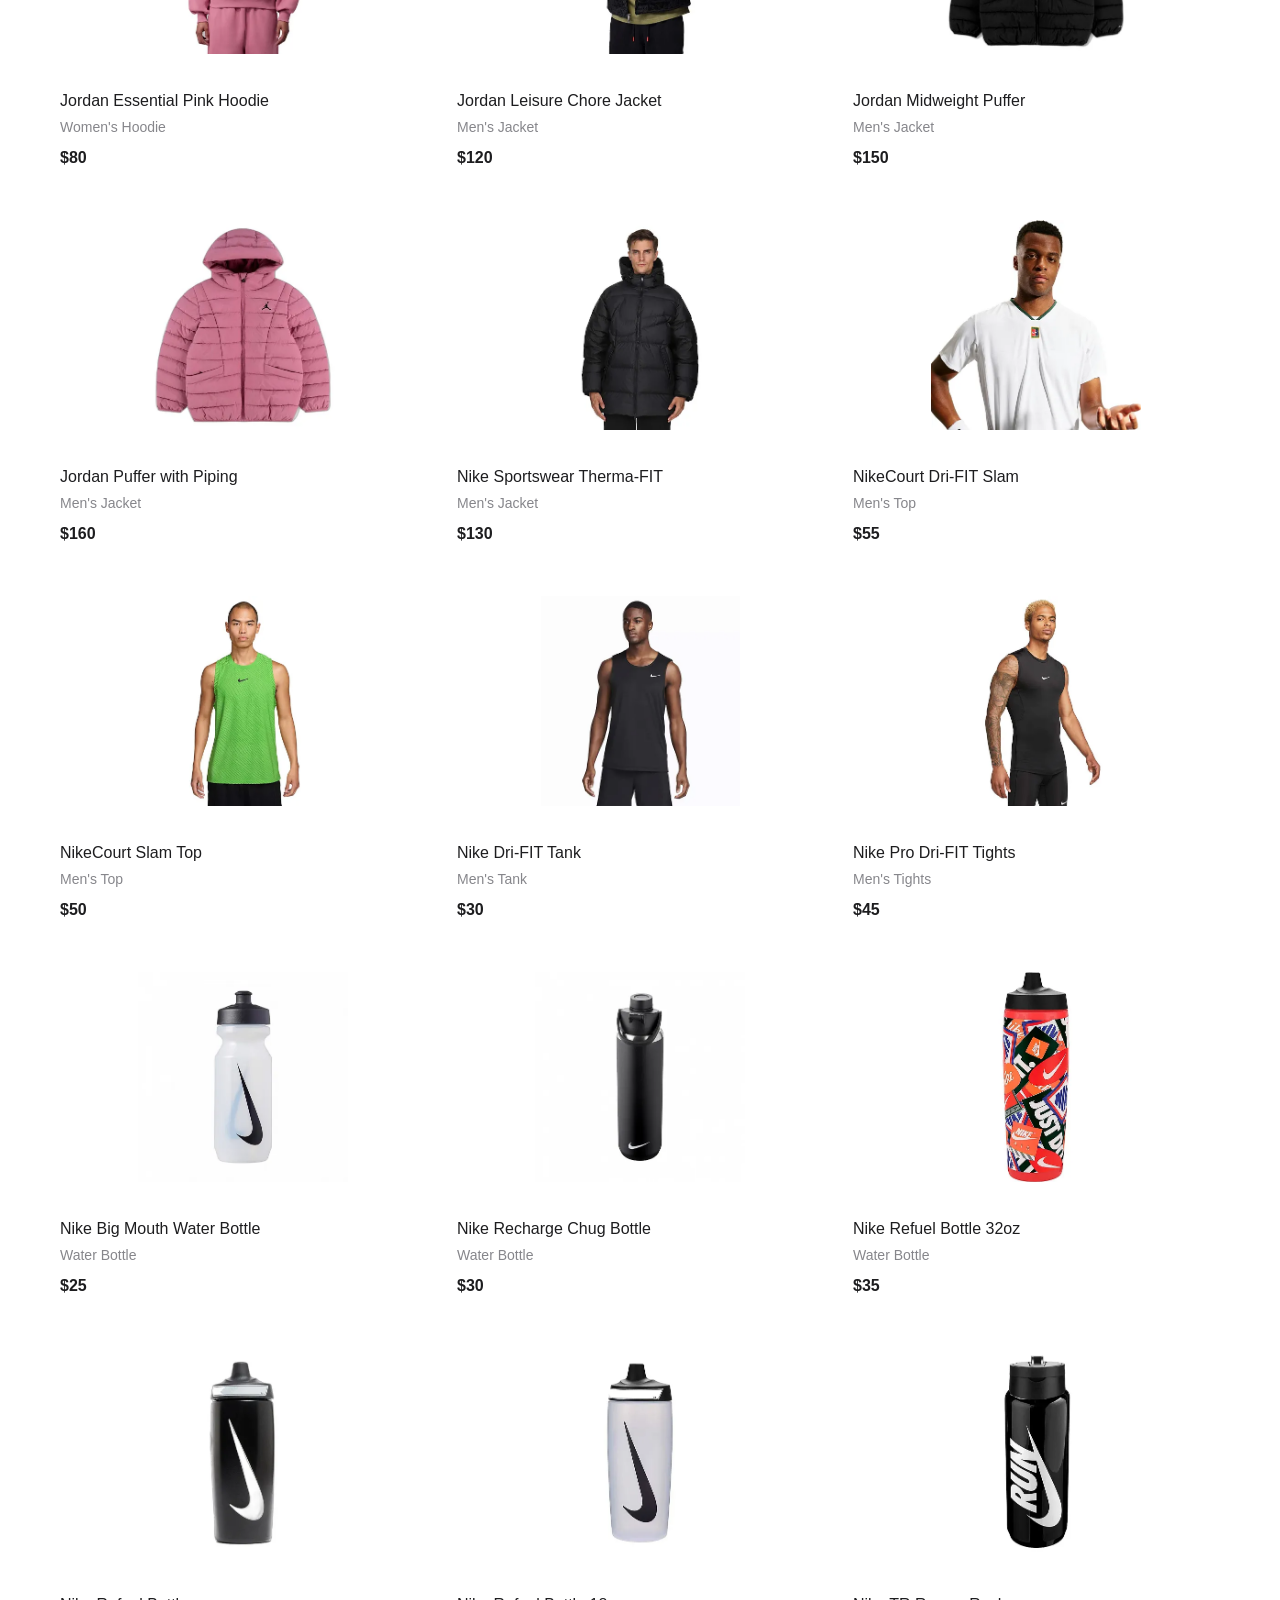
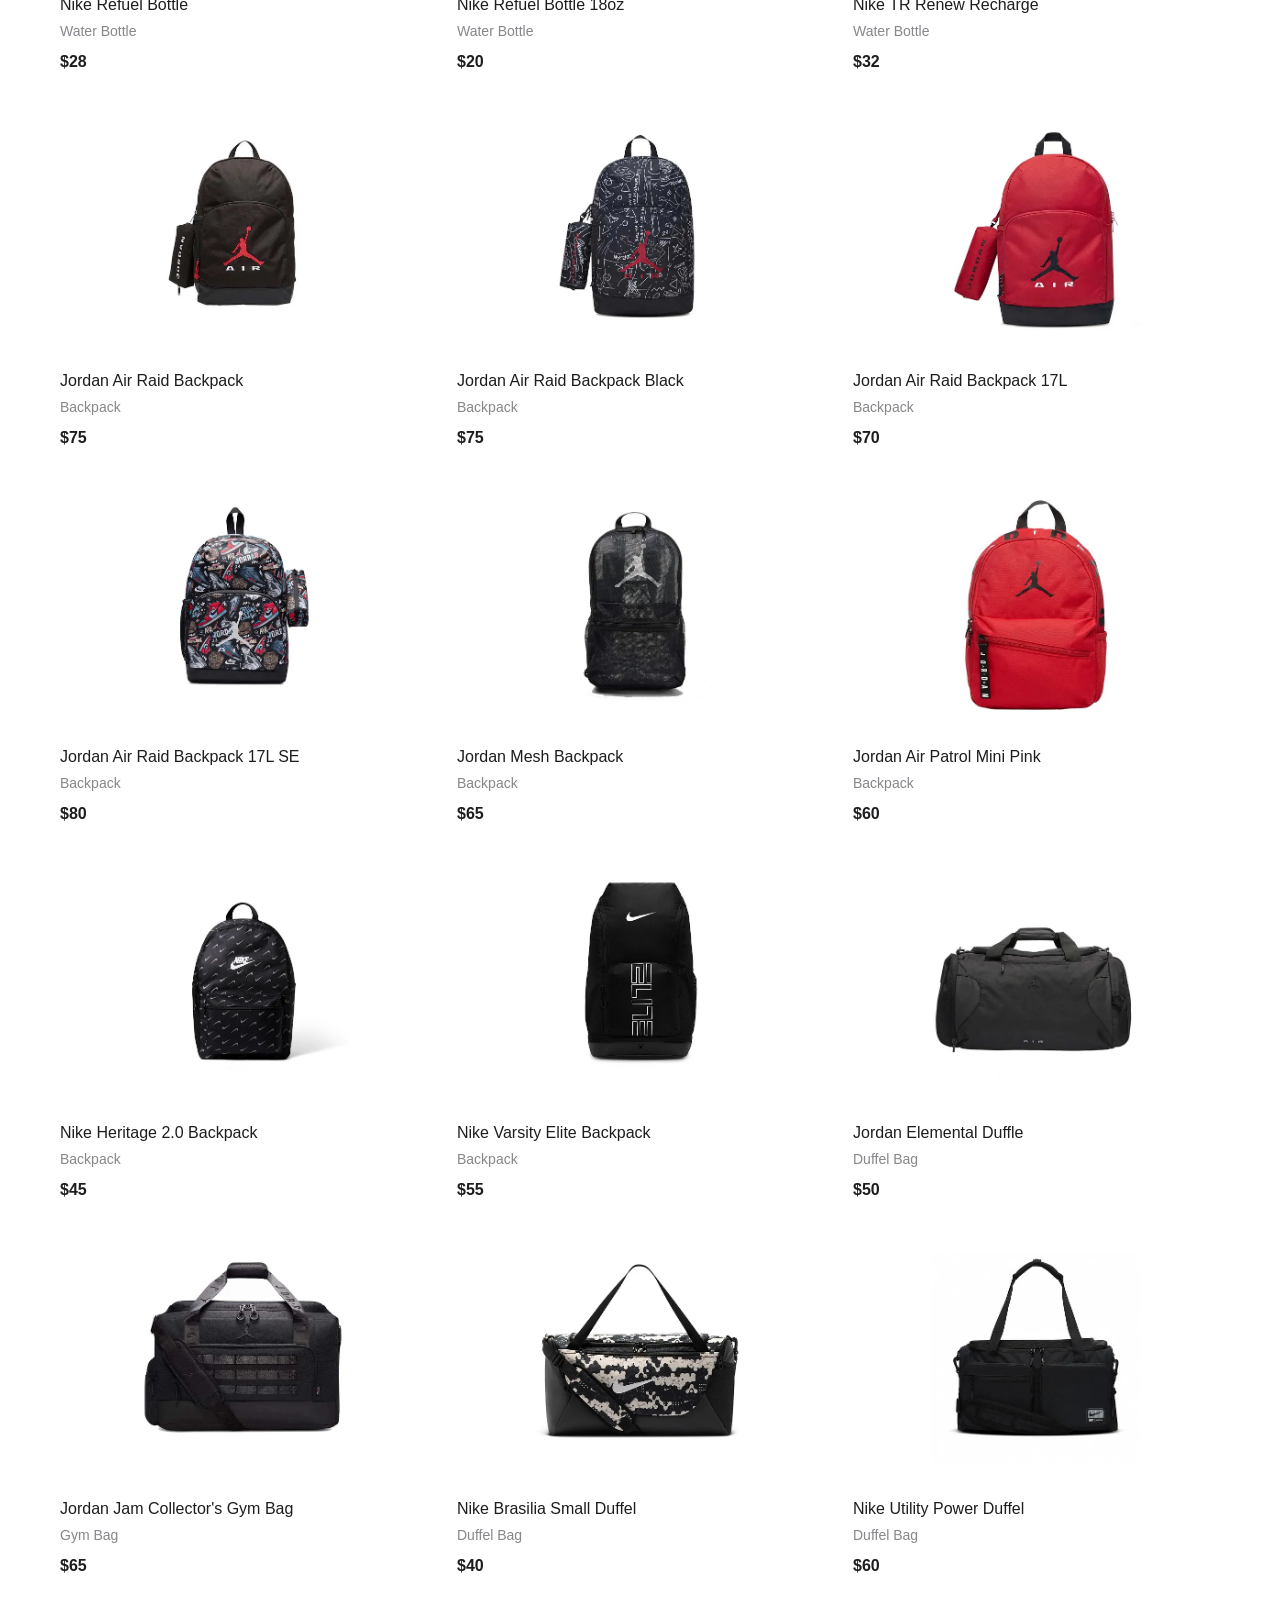
==== commit ab361123: "Добавление товара в каталог" ====
--- a/shop.html
+++ b/shop.html
@@ -7,6 +7,9 @@
     <link rel="stylesheet" href="css/style.css">
 </head>
 <body>
+
+    <!-- Затемнение для меню -->
+    <div class="menu-backdrop"></div>
 
 <!-- Навигация -->
     <header class="global-nav">
@@ -25,32 +28,27 @@
                             <!-- Колонка 1: Обувь -->
                             <div class="mega-column">
                                 <h4>Footwear</h4>
-                                <a href="#">Sneakers</a>
-                                <a href="#">Boots</a>
-                                <a href="#">Slippers</a>
+                                <!-- Внутри выпадающего меню Men -> Footwear -->
+                              <a href="shop.html?category=sneakers&gender=men">Sneakers</a>
+                              <a href="shop.html?category=boots&gender=men">Boots</a>
+                              <a href="shop.html?category=slides&gender=men">Slippers</a>
                             </div>
                             
                             <!-- Колонка 2: Одежда -->
                             <div class="mega-column">
                                 <h4>Apparel</h4>
-                                <a href="#">T-Shirts</a>
-                                <a href="#">Hoodies</a>
-                                <a href="#">Jackets</a>
-                                <a href="#">Shorts</a>
-                                <a href="#">Pants</a>
-                                <a href="#">Shirts</a>
+                                <!-- В колонке Apparel -->
+                                <a href="shop.html?category=tshirts">T-Shirts</a>
+                                <a href="shop.html?category=hoodies">Hoodies</a>
+                                <a href="shop.html?category=jackets">Jackets</a>
                             </div>
                             
                             <!-- Колонка 3: Аксессуары -->
                             <div class="mega-column">
                                 <h4>Accessories</h4>
-                                <a href="#">Hats & Caps</a>
-                                <a href="#">Bags</a>
-                                <a href="#">Backpacks</a>
-                                <a href="#">Socks</a>
-                                <a href="#">Balls</a>
-                                <a href="#">Water Bottles</a>
-                                <a href="#">Training Gloves</a>
+                                <a href="shop.html?category=bottles">Water Bottles</a>
+                                <a href="shop.html?category=backpacks">Backpacks</a>
+                                <a href="shop.html?category=bags">Bags</a>
                             </div>
 
                         </div>
@@ -62,24 +60,24 @@
                     <div class="mega-menu">
                         <div class="mega-menu-content">
                             <div class="mega-column">
-                                <h4>Featured</h4>
-                                <a href="#">New Releases</a>
-                                <a href="#">Best Sellers</a>
+                                <h4>Footwear</h4>
+                               <a href="shop.html?category=sneakers&gender=women">Sneakers</a>
+                              <a href="shop.html?category=slides&gender=women">Slippers</a>
                             </div>
                             <div class="mega-column">
-                                <h4>Shoes</h4>
-                                <a href="#">Air Max</a>
-                                <a href="#">Air Jordan</a>
+                                <h4>Apparel</h4>
+                                <a href="shop.html?category=tshirts">T-Shirts</a>
+                                <a href="shop.html?category=hoodies">Hoodies</a>
                             </div>
                             <div class="mega-column">
-                                <h4>Clothing</h4>
-                                <a href="#">Tops</a>
-                                <a href="#">Leggings</a>
+                                <h4>Accessories</h4>
+                                <a href="shop.html?category=bottles">Water Bottles</a>
+                                <a href="shop.html?category=backpacks">Backpacks</a>
+                                <a href="shop.html?category=bags">Bags</a>
                             </div>
                         </div>
                     </div>
                 </li>
-                <li><a href="#">Kids</a></li>
                 <li><a href="#">Sale</a></li>
             </ul>
             <div class="nav-actions">
@@ -97,7 +95,7 @@
     <main>
         <!-- Блок категорий -->
         <section class="category-section">
-            <h1 class="shop-title">All Products</h1>
+            <h1 class="shop-title" id="shop-page-title">All Products</h1>
             
             <!-- Сетка товаров (сюда JS будет вставлять карточки) -->
             <div class="product-grid" id="product-grid">
--- a/css/style.css
+++ b/css/style.css
@@ -597,6 +597,28 @@
     font-weight: 600;
 }
 
+/* --- Затемнение фона при открытии меню --- */
+.menu-backdrop {
+    position: fixed;
+    top: 0;
+    left: 0;
+    width: 100%;
+    height: 100%;
+    background-color: rgba(0, 0, 0, 0.4); /* Черный с прозрачностью 40% */
+    z-index: 90; /* Ниже навигации (100), но выше контента */
+    
+    /* Скрываем по умолчанию */
+    opacity: 0;
+    visibility: hidden;
+    transition: opacity 0.3s ease, visibility 0.3s ease;
+}
+
+/* Класс, который включает затемнение */
+.menu-backdrop.active {
+    opacity: 1;
+    visibility: visible;
+}
+
 /* --- Адаптивность для мобильных --- */
 @media (max-width: 768px) {
     .bento-text-block h2 { font-size: 28px; }
